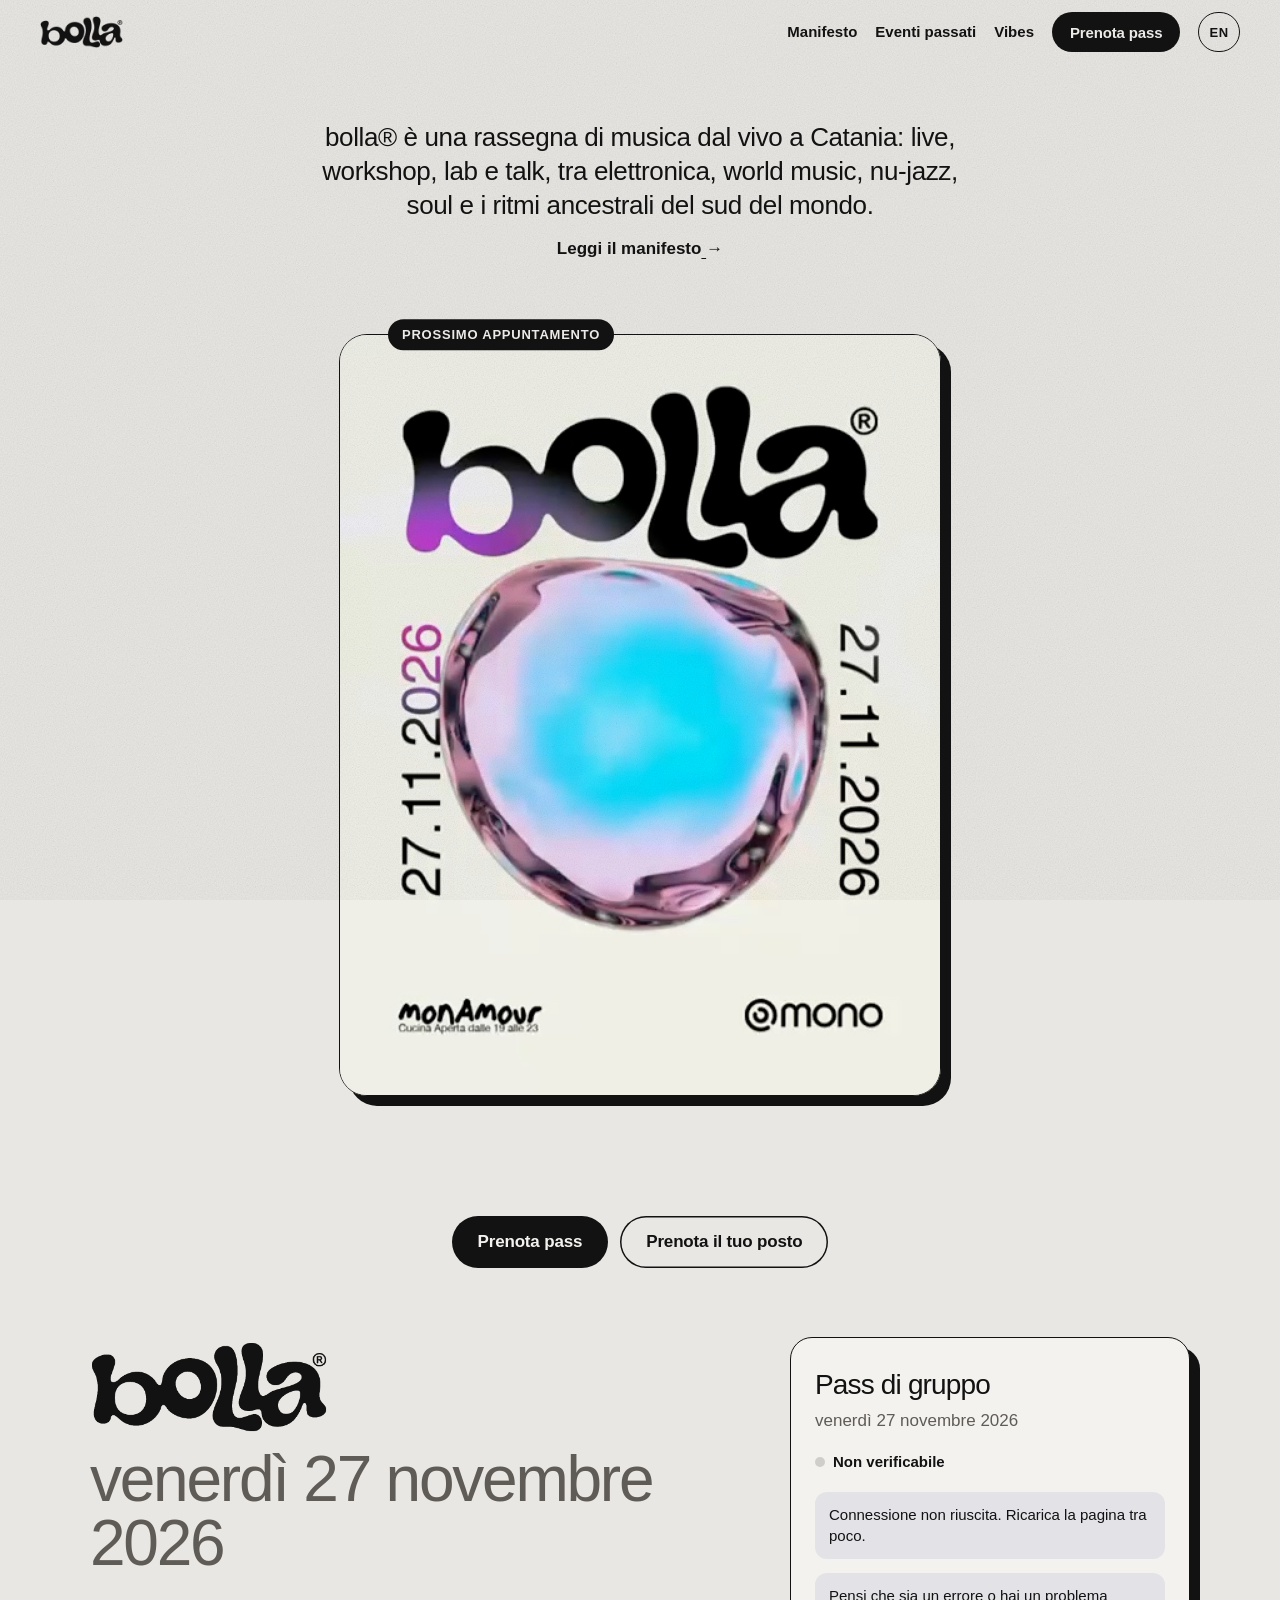
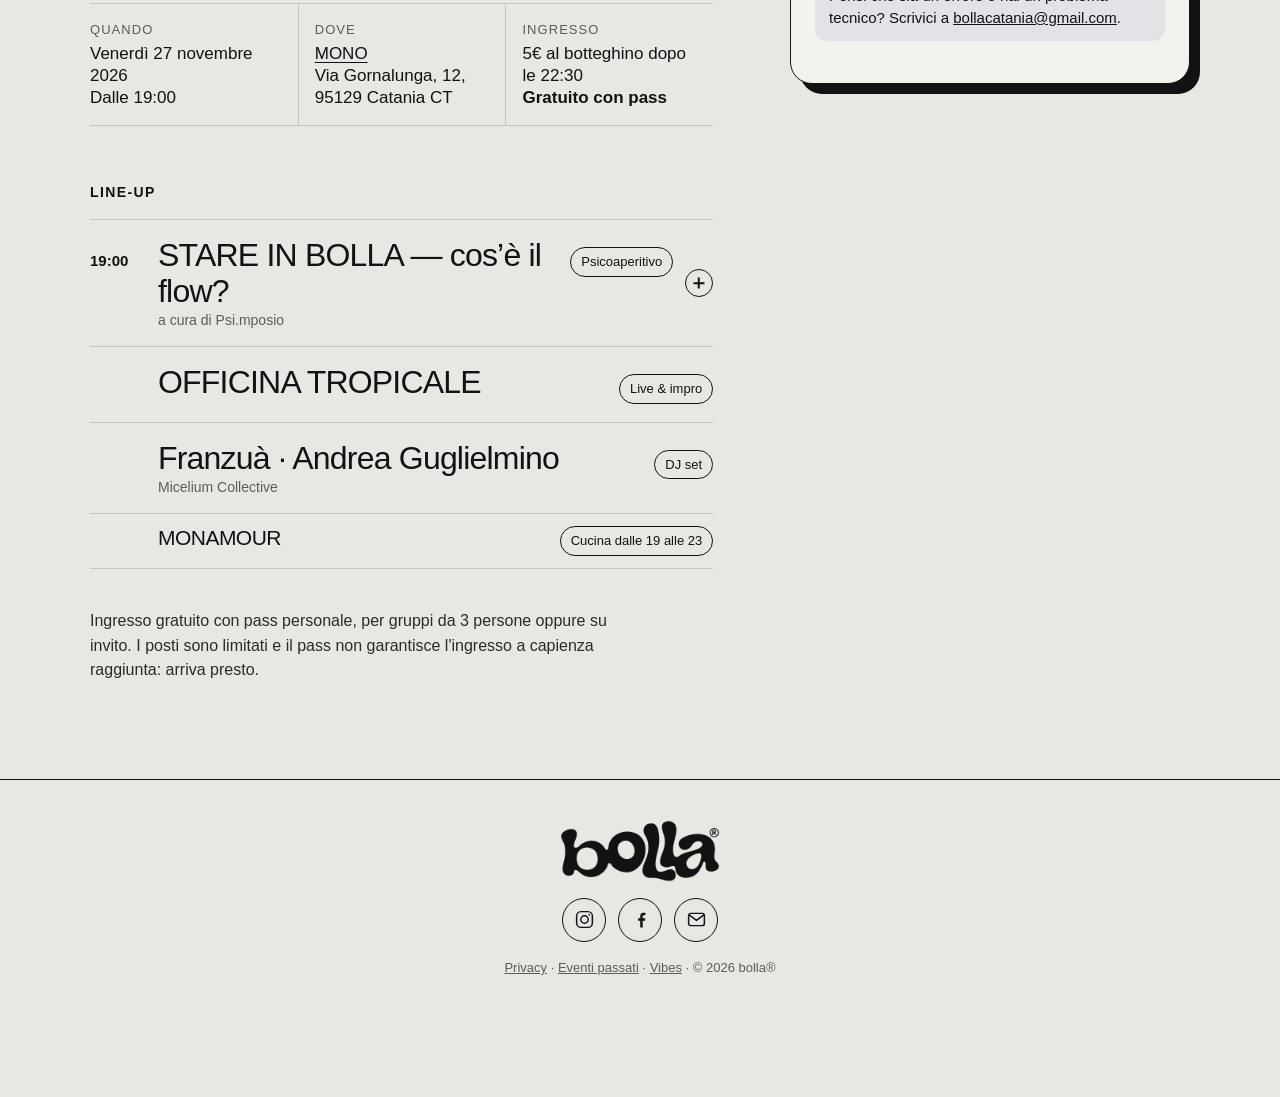
==== index.html @ 5a2508c5 "Psi.mposio 27.11: locandina nella pagina di prenotazione (prenota.html?e=psimposio-2026-11-27) Locan" ====
<!doctype html>
<html lang="it">
<head>
  <meta charset="utf-8">
  <meta name="viewport" content="width=device-width, initial-scale=1, viewport-fit=cover">
  <title>bolla® — Pass gratuiti</title>
  <meta name="description" content="bolla®, rassegna di musica live. Prenota il tuo pass gratuito per la prossima serata.">
  <meta name="theme-color" content="#e9e7e3">
  <meta property="og:type" content="website">
  <meta property="og:title" content="bolla® — Pass gratuiti">
  <meta property="og:description" content="Rassegna di musica live. Prenota il tuo pass gratuito.">
  <meta property="og:image" content="https://bbbbolla.it/assets/banner-sfera.jpg">
  <meta property="og:image:width" content="851">
  <meta property="og:image:height" content="315">
  <meta name="twitter:card" content="summary_large_image">
  <meta property="og:url" content="https://bbbbolla.it/">
  <link rel="icon" href="favicon.ico" sizes="any">
  <link rel="icon" href="assets/favicon-64.png" type="image/png" sizes="64x64">
  <link rel="apple-touch-icon" href="assets/apple-touch-icon.png">
  <link rel="stylesheet" href="css/style.css?v=202611201300">
</head>
<body>
  <header class="topbar">
    <a href="./" class="topbar__logo" aria-label="bolla® home"><img src="assets/bolla-logo.png" alt="bolla®" width="808" height="312"></a>
    <nav class="topbar__nav">
      <a href="manifesto.html" class="topbar__link" data-i18n>Manifesto</a>
      <a href="archivio.html" class="topbar__link" data-i18n>Eventi passati</a>
      <a href="vibes.html" class="topbar__link">Vibes</a>
      <a href="#prenota" class="btn btn--small" data-i18n>Prenota pass</a>
      <button type="button" class="lingua" data-lingua>EN</button>
    </nav>
  </header>

  <!-- presentazione breve della rassegna, con link al manifesto -->
  <section class="presentazione">
    <p class="presentazione__testo" data-bind="presentazione">bolla® è una rassegna di musica dal vivo a Catania.</p>
    <a class="presentazione__link" href="manifesto.html"><span data-i18n>Leggi il manifesto</span> <span aria-hidden="true">→</span></a>
  </section>

  <!-- HERO: sfera con logo, date in verticale, line-up -->
  <section class="hero" aria-label="Locandina della prossima serata">
    <div class="locandina">
    <p class="locandina__etichetta" data-i18n>Prossimo appuntamento</p>
    <img class="locandina__img" alt="" width="1080" height="1350" fetchpriority="high" data-bind="locandinaHero" hidden>
    <div class="hero__stage">
      <span class="hero__date hero__date--left" data-bind="dataBreve"></span>
      <div class="hero__sfera">
        <img src="assets/sfera-logo.webp" alt="bolla®" width="900" height="900" fetchpriority="high" data-bind="sfera">
      </div>
      <span class="hero__date hero__date--right" aria-hidden="true" data-bind="dataBreve"></span>
    </div>
    <div class="programma" data-bind="lineupHero">
      <ol class="programma__lista"></ol>
      <div class="programma__fb">
        <p class="programma__fb-titolo">Food &amp; beverage</p>
        <ul></ul>
      </div>
    </div>
    </div>
  </section>

  <main class="layout" id="contenuto">
    <div class="layout__cta" data-bind="prenotazioni">
      <a href="#prenota" class="btn" data-i18n>Prenota pass</a>
    </div>
    <article class="details">
      <h1 class="details__title"><img class="details__logo" src="assets/bolla-logo.png" alt="bolla®" width="808" height="312"> <span class="details__date" data-bind="dataLunga"></span></h1>

      <dl class="facts">
        <div><dt data-i18n>Quando</dt><dd data-bind="quando"></dd></div>
        <div><dt data-i18n>Dove</dt><dd data-bind="dove"></dd></div>
        <div><dt data-i18n>Ingresso</dt><dd data-bind="ingresso">Gratuito con pass</dd></div>
      </dl>

      <h2 class="section-title">Line-up</h2>
      <ol class="lineup" data-bind="lineup"></ol>

      <p class="info" data-bind="info"></p>

      <section class="altre" data-bind="altreSerate" hidden>
        <h2 class="section-title" data-i18n>Prossime serate</h2>
        <ul class="altre__list"></ul>
      </section>
    </article>

    <aside class="booking" id="prenota" aria-labelledby="booking-title">
      <div class="card">
        <div class="card__head">
          <h2 id="booking-title" class="card__title" data-i18n>Pass gratuito</h2>
          <span class="badge" data-bind="demo" hidden>Demo</span>
        </div>
        <p class="card__date" data-bind="dataLunga"></p>

        <p class="status" aria-live="polite"><span class="status__dot"></span><span class="status__label" data-i18n>Controllo disponibilità…</span></p>

        <p class="card__lead"></p>
        <div class="group" hidden></div>

        <form class="form" id="form" novalidate hidden>
          <div class="field-row">
            <label class="field">
              <span data-i18n>Nome</span>
              <input name="nome" autocomplete="given-name" required maxlength="60">
            </label>
            <label class="field">
              <span data-i18n>Cognome</span>
              <input name="cognome" autocomplete="family-name" required maxlength="60">
            </label>
          </div>
          <label class="field">
            <span data-i18n>Email</span>
            <input name="email" type="email" autocomplete="email" inputmode="email" required maxlength="120">
          </label>

          <label class="hp" aria-hidden="true">Sito web <input name="website" tabindex="-1" autocomplete="off"></label>

          <label class="check" data-bind="maggiorenne" hidden>
            <input type="checkbox" name="maggiorenne">
            <span data-i18n>Dichiaro di essere maggiorenne.</span>
          </label>
          <p class="form__error" role="alert" hidden></p>
          <button class="btn btn--block" type="submit">Continua</button>
          <p class="form__legal" data-i18n-html="legale">Cliccando sul bottone accetti l'<a href="privacy.html" target="_blank" rel="noopener">informativa privacy</a> e ti iscrivi alla newsletter di bolla®, necessaria per il pass gratuito. La tua email non sarà ceduta a terzi e puoi disiscriverti quando vuoi.</p>
        </form>

        <div class="result" hidden tabindex="-1"></div>
      </div>
    </aside>
  </main>

  <footer class="footer">
    <img src="assets/bolla-logo.png" alt="bolla®" class="footer__logo" width="808" height="312" loading="lazy">
    <nav class="social" aria-label="Contatti e social">
      <a href="https://www.instagram.com/bbbbolla/" target="_blank" rel="noopener" aria-label="Instagram">
        <svg viewBox="0 0 24 24" aria-hidden="true"><rect x="3" y="3" width="18" height="18" rx="5"/><circle cx="12" cy="12" r="4.2"/><circle cx="17.4" cy="6.6" r="1" class="pieno"/></svg>
      </a>
      <a href="https://www.facebook.com/people/BOLLA/61595612496320/" target="_blank" rel="noopener" aria-label="Facebook">
        <svg viewBox="0 0 24 24" aria-hidden="true"><path class="pieno" d="M14.5 21v-7.5h2.6l.4-3h-3V8.6c0-.9.3-1.5 1.6-1.5h1.5V4.4c-.3 0-1.2-.1-2.2-.1-2.2 0-3.7 1.3-3.7 3.8v2.4H9.2v3h2.5V21z"/></svg>
      </a>
      <a href="mailto:bollacatania@gmail.com" aria-label="Email: bollacatania@gmail.com">
        <svg viewBox="0 0 24 24" aria-hidden="true"><rect x="3" y="5" width="18" height="14" rx="2.5"/><path d="M4 7l8 6 8-6"/></svg>
      </a>
    </nav>
    <p class="footer__small"><a href="privacy.html" data-i18n>Privacy</a> · <a href="archivio.html" data-i18n>Eventi passati</a> · <a href="vibes.html">Vibes</a> · © <span data-bind="anno"></span> bolla®</p>
  </footer>

  <a href="#prenota" class="mobile-cta btn" data-i18n>Prenota pass gratuito</a>

  <script src="js/vendor/qrcode.js?v=202611201300"></script>
  <script src="js/i18n.js?v=202611201300"></script>
  <script src="js/config.js?v=202611201300"></script>
  <script src="js/demo.js?v=202611201300"></script>
  <script src="js/main.js?v=202611201300"></script>
</body>
</html>
---- css/style.css ----
/* ============================================================
   bolla® — stili
   Palette presa dalle grafiche: carta grigio caldo, inchiostro nero,
   sfera rosa / rosso / arancio / blu notte.
   ============================================================ */

:root {
  --paper: #e9e7e3;
  --paper-2: #f3f2ef;
  --ink: #121212;
  --muted: #5f5b56;
  --line: rgba(18, 18, 18, .16);
  --pink: #f0307f;
  --magenta: #e5249a;
  --red: #ff3b1c;
  --orange: #f8893c;
  --navy: #2b2f8e;
  --ok: #1f7a4d;
  --err: #c4231b;

  --font: "Helvetica Neue", Helvetica, "Inter", Arial, system-ui, sans-serif;
  --radius: 22px;
  --wrap: 1180px;
  --gutter: clamp(16px, 4vw, 40px);

  --noise: url("data:image/svg+xml,%3Csvg xmlns='http://www.w3.org/2000/svg' width='220' height='220'%3E%3Cfilter id='n'%3E%3CfeTurbulence type='fractalNoise' baseFrequency='.9' numOctaves='3' stitchTiles='stitch'/%3E%3CfeColorMatrix type='saturate' values='0'/%3E%3C/filter%3E%3Crect width='100%25' height='100%25' filter='url(%23n)'/%3E%3C/svg%3E");
}

*, *::before, *::after { box-sizing: border-box; }
[hidden] { display: none !important; }
html { scroll-behavior: smooth; -webkit-text-size-adjust: 100%; }
body {
  margin: 0;
  background: var(--paper);
  color: var(--ink);
  font-family: var(--font);
  font-size: 17px;
  line-height: 1.5;
  -webkit-font-smoothing: antialiased;
  overflow-x: hidden;
}
/* grana della carta, come nelle grafiche */
body::after {
  content: "";
  position: fixed;
  inset: 0;
  pointer-events: none;
  background-image: var(--noise);
  opacity: .22;
  mix-blend-mode: multiply;
  z-index: 100;
}
img { max-width: 100%; display: block; }
a { color: inherit; }
.sr-only { position: absolute; width: 1px; height: 1px; overflow: hidden; clip: rect(0 0 0 0); }

/* ---------- top bar ---------- */
.topbar {
  position: sticky;
  top: 0;
  z-index: 20;
  display: flex;
  align-items: center;
  justify-content: space-between;
  padding: 12px var(--gutter);
  background: color-mix(in srgb, var(--paper) 86%, transparent);
  backdrop-filter: blur(10px);
  -webkit-backdrop-filter: blur(10px);
  border-bottom: 1px solid transparent;
  transition: border-color .2s;
}
.topbar.is-scrolled { border-bottom-color: var(--line); }
.topbar__logo img { height: 32px; width: auto; }
.topbar__nav { display: flex; align-items: center; gap: 18px; }
.topbar__logo { flex-shrink: 0; margin-right: 10px; }
.topbar__link { font-size: 15px; font-weight: 600; text-decoration: none; white-space: nowrap; }
.topbar__link:hover, .topbar__link[aria-current="page"] { text-decoration: underline; text-underline-offset: 4px; }
/* tastino lingua IT / EN */
.lingua {
  min-width: 40px; height: 40px; padding: 0 10px;
  border: 1.5px solid var(--ink); border-radius: 999px; background: transparent;
  font: 700 13px/1 var(--font); letter-spacing: .06em; color: var(--ink); cursor: pointer;
}
.lingua:hover { background: var(--ink); color: var(--paper-2); }
.lingua:focus-visible { outline: 3px solid var(--navy); outline-offset: 2px; }

/* ---------- presentazione in cima, prima della sfera ---------- */
.presentazione {
  max-width: 760px;
  margin: 0 auto;
  padding: clamp(28px, 5vw, 56px) var(--gutter) 0;
  text-align: center;
}
.presentazione__testo { margin: 0 0 14px; font-size: clamp(19px, 2.4vw, 26px); line-height: 1.3; letter-spacing: -.015em; }
.presentazione__link { font-weight: 600; text-underline-offset: 4px; }
.presentazione__link span { display: inline-block; transition: transform .2s; }
.presentazione__link:hover span { transform: translateX(4px); }

/* ---------- bottoni ---------- */
.btn {
  --bg: var(--ink);
  display: inline-flex;
  align-items: center;
  justify-content: center;
  gap: 8px;
  min-height: 52px;
  padding: 0 26px;
  border: 0;
  border-radius: 999px;
  background: var(--bg);
  color: var(--paper-2);
  font: 600 17px/1 var(--font);
  letter-spacing: -.01em;
  text-decoration: none;
  cursor: pointer;
  position: relative;
  overflow: hidden;
  isolation: isolate;
  transition: transform .15s ease, opacity .2s;
}
/* sfumato al passaggio del mouse: stesso contorno del bottone, senza sfocatura
   (Safari con blur + animazioni non ritaglia gli angoli e lo mostrava rettangolare) */
.btn::before {
  content: "";
  position: absolute;
  inset: 0;
  border-radius: inherit;
  z-index: -1;
  background:
    radial-gradient(ellipse 60% 120% at 15% 20%, var(--orange), transparent 70%),
    radial-gradient(ellipse 60% 120% at 85% 80%, var(--red), transparent 70%),
    linear-gradient(90deg, var(--magenta), var(--pink));
  opacity: 0;
  transition: opacity .35s;
}
.btn:hover::before, .btn:focus-visible::before { opacity: 1; }
.btn:active { transform: scale(.98); }
.btn:focus-visible { outline: 3px solid var(--navy); outline-offset: 3px; }
.btn[disabled] { opacity: .45; cursor: not-allowed; }
.btn[disabled]::before { display: none; }
.btn--small { min-height: 40px; padding: 0 18px; font-size: 15px; }
.btn--block { width: 100%; }
.btn--ghost { background: transparent; color: var(--ink); box-shadow: inset 0 0 0 1.5px var(--ink); }
.btn--ghost:hover { color: var(--paper-2); }

/* ---------- locandina della serata: riquadro in evidenza, è un evento singolo della rassegna ---------- */
.locandina {
  position: relative;
  padding: clamp(36px, 5vw, 64px) clamp(16px, 4vw, 48px) clamp(28px, 4vw, 48px);
  border: 1.5px solid var(--ink);
  border-radius: 28px;
  background: var(--paper-2);
  box-shadow: 10px 10px 0 var(--ink);
}
.locandina__etichetta {
  position: absolute;
  top: 0;
  left: clamp(16px, 4vw, 48px);
  transform: translateY(-50%);
  margin: 0;
  padding: 6px 14px;
  border-radius: 999px;
  background: var(--ink);
  color: var(--paper-2);
  font-size: 13px;
  font-weight: 600;
  letter-spacing: .06em;
  text-transform: uppercase;
  white-space: nowrap;
}

/* locandinaHero: al posto di sfera e programma c'è l'immagine della locandina, intera nello schermo;
   il riquadro si stringe sull'immagine: niente bordo di carta diversa attorno alla locandina */
.locandina--immagine { width: fit-content; max-width: 100%; margin: 0 auto; padding: 0; background: none; }
.locandina__img { display: block; width: auto; max-width: 100%; height: auto; max-height: 86svh; margin: 0 auto; border-radius: 26.5px; }
/* locandina animata: il video è piccolo (480x608, da WhatsApp), quindi non oltre 760px di altezza per non sgranarlo su desktop */
.locandina__img--video { width: min(calc(100vw - 40px), calc(min(86svh, 760px) * 480 / 608)); height: auto; aspect-ratio: 480 / 608; object-fit: cover; background: #efeee6; }
.hero__stage[hidden], .programma[hidden] { display: none; }

/* ---------- hero: sfera con logo ---------- */
.hero {
  max-width: var(--wrap);
  margin: 0 auto;
  padding: clamp(28px, 6vw, 72px) var(--gutter) clamp(32px, 6vw, 64px);
}
.hero__stage {
  display: grid;
  /* la sfera sta tutta nello schermo anche su desktop basso */
  grid-template-columns: auto minmax(0, min(600px, 64svh)) auto;
  justify-content: center;
  align-items: center;
  gap: clamp(8px, 3vw, 40px);
}
.hero__sfera { aspect-ratio: 1; }
.hero__sfera > img {
  width: 100%;
  height: auto;
  filter: drop-shadow(18px 28px 40px rgba(240, 48, 127, .35));
  animation: galleggia 7s ease-in-out infinite;
}
@keyframes galleggia {
  0%, 100% { transform: translateY(0) rotate(0deg); }
  50%      { transform: translateY(-12px) rotate(-1.5deg); }
}

/* sfera a bolle (config: sfera.bolle): ogni bolla è un livello con il suo movimento, il logo segue la sua bolla.
   Le misure sono in % del quadrato; gli spostamenti in cqw, così restano proporzionati su telefono e desktop. */
.sfera-bolle { position: relative; width: 100%; aspect-ratio: 1; container-type: inline-size; }
.sfera-bolle__bolla, .sfera-bolle__logo { position: absolute; will-change: transform; animation: 9s ease-in-out infinite; }
.sfera-bolle__bolla img { display: block; width: 100%; height: 100%; }
.sfera-bolle__logo { width: 37.8%; transform-origin: 0 0; }   /* left/top = centro della bolla: ruota attorno a quello */
.sfera-bolle__logo img { display: block; width: 100%; height: auto; transform: translate(-50%, -50%); filter: brightness(0) invert(1); }
.sfera-bolle__bolla--deriva   { animation-name: bolla-deriva;   animation-duration: 9s; }
.sfera-bolle__bolla--ondeggia { animation-name: bolla-ondeggia; animation-duration: 7s; }
.sfera-bolle__bolla--orbita   { animation-name: bolla-orbita;   animation-duration: 11s; }
.sfera-bolle__bolla--rimbalza { animation-name: bolla-rimbalza; animation-duration: 5.5s; }
@keyframes bolla-deriva {
  0%, 100% { transform: translate(0, 0) scale(1); }
  50%      { transform: translate(-1.1cqw, 1.2cqw) scale(1.025); }
}
@keyframes bolla-ondeggia {
  0%, 100% { transform: translate(0, 0) rotate(0deg); }
  50%      { transform: translate(.4cqw, -1.4cqw) rotate(-2deg); }
}
@keyframes bolla-orbita {
  0%, 100% { transform: translate(0, 0); }
  25%      { transform: translate(-1.2cqw, .5cqw); }
  50%      { transform: translate(-.4cqw, 1.5cqw); }
  75%      { transform: translate(.8cqw, .7cqw); }
}
@keyframes bolla-rimbalza {
  0%, 100% { transform: translate(0, 0) scale(1); }
  40%      { transform: translate(1.4cqw, -1.8cqw) scale(1.04); }
  70%      { transform: translate(.5cqw, -.6cqw) scale(.98); }
}

.hero__date {
  writing-mode: vertical-rl;
  transform: rotate(180deg);
  font-size: clamp(30px, 7vw, 80px);
  font-weight: 400;
  letter-spacing: .01em;
  line-height: .8;
  white-space: nowrap;
  font-variant-numeric: tabular-nums;
}
.hero__date--right { transform: rotate(180deg) scaleX(-1); }

/* programma della serata: orari in colonna a sinistra, food & beverage a destra */
.programma {
  display: grid;
  grid-template-columns: minmax(0, 1fr) auto;
  align-items: end;
  gap: clamp(24px, 5vw, 64px);
  max-width: 940px;
  margin: clamp(24px, 4vw, 40px) auto 0;
}
.programma__lista {
  list-style: none; margin: 0; padding: 0;
  display: grid; gap: .4em;
  font-size: clamp(22px, 3vw, 36px); line-height: 1.05; letter-spacing: -.02em;
}
.programma__lista li { min-width: 0; }
/* main act: lo stesso posto nel programma, molto più grande */
.programma__lista li.is-main { font-size: 1.9em; line-height: .95; letter-spacing: -.035em; margin: .08em 0; }
.programma__nome { min-width: 0; }
.programma__fb { font-size: clamp(17px, 1.9vw, 22px); line-height: 1.15; letter-spacing: -.01em; }
.programma__fb-titolo { margin: 0 0 8px; font-size: 12px; font-weight: 600; letter-spacing: .1em; text-transform: uppercase; color: var(--muted); }
.programma__fb ul { list-style: none; margin: 0; padding: 0; display: grid; gap: .45em; }
.artista { color: inherit; text-decoration: none; background-image: linear-gradient(currentColor, currentColor); background-size: 0 1.5px; background-position: 0 100%; background-repeat: no-repeat; transition: background-size .25s; }
.artista:hover, .artista:focus-visible { background-size: 100% 1.5px; }
.tag {
  font-size: .32em;
  letter-spacing: 0;
  vertical-align: super;
  margin-left: .25em;
  white-space: nowrap;
}
.programma__fb .tag { font-size: .6em; }
.programma .note { display: block; font-size: .32em; letter-spacing: 0; margin-top: .3em; }

/* ---------- layout dettagli + prenotazione ---------- */
.layout {
  max-width: var(--wrap);
  margin: 0 auto;
  padding: clamp(24px, 5vw, 56px) var(--gutter) 96px;
  display: grid;
  grid-template-columns: minmax(0, 1fr) 400px;
  gap: clamp(32px, 6vw, 80px);
  align-items: start;
}

/* serata senza pass: niente scheda a destra, i dettagli al centro */
.layout--senza-pass { grid-template-columns: minmax(0, 760px); justify-content: center; }
.layout__cta { grid-column: 1 / -1; display: flex; flex-wrap: wrap; justify-content: center; gap: 12px; margin-bottom: clamp(-8px, -2vw, -24px); }

.eyebrow {
  margin: 0 0 8px;
  font-size: 14px;
  text-transform: uppercase;
  letter-spacing: .08em;
  color: var(--muted);
}
.details__title {
  margin: 0 0 28px;
  font-size: clamp(36px, 5.4vw, 64px);
  line-height: 1;
  letter-spacing: -.035em;
  font-weight: 500;
}
.details__logo { display: block; height: clamp(56px, 8vw, 92px); width: auto; margin: 4px 0 14px; }
.details__date { display: block; color: var(--muted); font-weight: 400; }

.facts {
  display: grid;
  grid-template-columns: repeat(3, minmax(0, 1fr));
  gap: 0;
  margin: 0 0 36px;
  border-top: 1px solid var(--line);
  border-bottom: 1px solid var(--line);
}
.facts > div { padding: 16px 16px 16px 0; }
.facts > div + div { padding-left: 16px; border-left: 1px solid var(--line); }
.facts dt { font-size: 13px; text-transform: uppercase; letter-spacing: .08em; color: var(--muted); }
.facts dd { margin: 4px 0 0; font-size: 17px; line-height: 1.3; }
.facts a { text-underline-offset: 3px; }
.pending { color: var(--muted); font-style: italic; }
/* serata senza locandina: riga sotto la sfera */
.locandina__arrivo { margin: 4px 0 0; text-align: center; font-size: 15px; }

.prose p { margin: 0 0 1em; font-size: clamp(18px, 1.6vw, 21px); line-height: 1.5; max-width: 60ch; }
/* menù della cena: piatto in grassetto, descrizione sotto */
.menu__titolo { margin: 1.4em 0 .5em; font-size: 13px; font-weight: 600; letter-spacing: .1em; text-transform: uppercase; color: var(--muted); }
.menu { list-style: none; margin: 0 0 1.4em; padding: 0; max-width: 60ch; border-top: 1px solid var(--line); }
.menu li { padding: .6em 0; border-bottom: 1px solid var(--line); font-size: clamp(18px, 1.6vw, 21px); line-height: 1.3; }
.menu li span { display: block; font-size: .8em; color: var(--muted); }

.section-title {
  margin: 56px 0 16px;
  font-size: 14px;
  font-weight: 600;
  text-transform: uppercase;
  letter-spacing: .1em;
}

.lineup { list-style: none; margin: 0; padding: 0; counter-reset: act; }
.lineup li {
  counter-increment: act;
  display: grid;
  grid-template-columns: 56px 1fr auto;
  align-items: baseline;
  gap: 12px;
  padding: 18px 0;
  border-top: 1px solid var(--line);
}
.lineup li:last-child { border-bottom: 1px solid var(--line); }
.lineup li::before { content: attr(data-ora); font-size: 15px; font-weight: 600; color: var(--ink); font-variant-numeric: tabular-nums; }
.lineup__name { font-size: clamp(22px, 2.6vw, 32px); letter-spacing: -.025em; line-height: 1.1; }
.lineup .is-minore { padding: 12px 0; }
.lineup .is-minore .lineup__name { font-size: clamp(17px, 1.8vw, 21px); }

/* voce espandibile: la riga diventa un summary con il numero, il nome, l'etichetta e il +/− */
.lineup li.ha-dettagli { display: block; padding: 0; }
.lineup li.ha-dettagli::before { content: none; }
.lineup summary {
  display: grid;
  grid-template-columns: 56px 1fr auto 28px;
  align-items: baseline;
  gap: 12px;
  padding: 18px 0;
  list-style: none;
  cursor: pointer;
}
.lineup summary::-webkit-details-marker { display: none; }
.lineup summary::before { content: attr(data-ora); font-size: 15px; font-weight: 600; color: var(--ink); font-variant-numeric: tabular-nums; }
.lineup summary:focus-visible { outline: 3px solid var(--navy); outline-offset: 2px; border-radius: 8px; }
.lineup__toggle { justify-self: end; align-self: center; width: 28px; height: 28px; border-radius: 50%; border: 1px solid var(--ink); position: relative; }
.lineup__toggle::before, .lineup__toggle::after { content: ""; position: absolute; left: 50%; top: 50%; width: 11px; height: 1.5px; background: var(--ink); transform: translate(-50%, -50%); transition: transform .2s; }
.lineup__toggle::after { transform: translate(-50%, -50%) rotate(90deg); }
.lineup details[open] .lineup__toggle::after { transform: translate(-50%, -50%) rotate(0deg); }
.lineup summary:hover .lineup__toggle { background: var(--ink); }
.lineup summary:hover .lineup__toggle::before, .lineup summary:hover .lineup__toggle::after { background: var(--paper-2); }
.lineup__more { padding: 0 0 24px 60px; max-width: 64ch; animation: apri .3s ease-out; }
.lineup__more p { margin: 0 0 .8em; font-size: 16px; line-height: 1.55; }
.lineup__more-titolo { font-weight: 600; font-size: 18px !important; }
.lineup__persona { margin-top: 18px; padding-top: 14px; border-top: 1px dashed var(--line); }
.lineup__persona-nome { font-weight: 600; margin-bottom: .3em !important; }
.lineup__persona-nome span { font-weight: 400; color: var(--muted); }
.lineup__prenota { margin-top: 4px; }
@keyframes apri { from { opacity: 0; transform: translateY(-6px); } to { opacity: 1; transform: none; } }
.lineup__note { display: block; font-size: 14px; color: var(--muted); letter-spacing: 0; margin-top: 4px; }
.lineup__tag {
  font-size: 13px;
  padding: 4px 10px;
  border-radius: 999px;
  border: 1px solid var(--ink);
  white-space: nowrap;
}

.info { margin: 40px 0 0; max-width: 60ch; font-size: 16px; line-height: 1.55; color: #2c2a27; }

.altre__list { list-style: none; margin: 0; padding: 0; }
.altre__list a {
  display: flex; justify-content: space-between; gap: 16px;
  padding: 14px 0; border-top: 1px solid var(--line);
  text-decoration: none; font-size: 20px;
}
.altre__list a:hover { color: var(--pink); }

/* ---------- card prenotazione ---------- */
.booking { position: sticky; top: 84px; scroll-margin-top: 84px; }
.card {
  background: var(--paper-2);
  border: 1.5px solid var(--ink);
  border-radius: var(--radius);
  padding: 26px 24px 24px;
  box-shadow: 10px 10px 0 var(--ink);
}
.card__head { display: flex; align-items: center; justify-content: space-between; gap: 12px; }
.card__title { margin: 0; font-size: 28px; letter-spacing: -.03em; font-weight: 500; }
.card__date { margin: 2px 0 18px; color: var(--muted); }
.badge {
  font-size: 12px; font-weight: 600; text-transform: uppercase; letter-spacing: .08em;
  padding: 4px 10px; border-radius: 999px; background: var(--navy); color: #fff;
}

.status { display: flex; align-items: center; gap: 8px; margin: 0 0 18px; font-size: 15px; font-weight: 600; }
.status__dot { width: 10px; height: 10px; border-radius: 50%; background: var(--line); }
.status--ok .status__dot { background: #1f9d55; box-shadow: 0 0 0 4px rgba(31, 157, 85, .15); }
.status--esaurito .status__dot { background: var(--red); box-shadow: 0 0 0 4px rgba(255, 59, 28, .15); }

.form { display: grid; gap: 14px; }
.field-row { display: grid; grid-template-columns: 1fr 1fr; gap: 12px; }
.field-row--uno { grid-template-columns: 1fr; }
.field { display: grid; gap: 6px; margin: 0; border: 0; padding: 0; min-width: 0; }
.field > span, .field > legend { font-size: 14px; font-weight: 500; padding: 0; }
.field input, .field select {
  width: 100%;
  min-height: 48px;
  padding: 0 14px;
  border: 1.5px solid var(--line);
  border-radius: 12px;
  background: #fff;
  font: 400 17px var(--font);
  color: var(--ink);
  transition: border-color .15s, box-shadow .15s;
}
/* menu a tendina (es. orario della cena): freccia disegnata, uguale su tutti i browser */
.field select {
  -webkit-appearance: none;
  appearance: none;
  padding-right: 40px;
  background: #fff url("data:image/svg+xml,%3Csvg xmlns='http://www.w3.org/2000/svg' width='12' height='8' viewBox='0 0 12 8'%3E%3Cpath d='M1 1.5l5 5 5-5' fill='none' stroke='%23121212' stroke-width='1.6'/%3E%3C/svg%3E") no-repeat right 16px center;
}
.field input:focus, .field select:focus { outline: none; border-color: var(--ink); box-shadow: 0 0 0 3px rgba(240, 48, 127, .25); }
.field input[aria-invalid="true"], .field select[aria-invalid="true"] { border-color: var(--err); }

.check { display: grid; grid-template-columns: 22px 1fr; gap: 10px; align-items: start; font-size: 14px; line-height: 1.4; cursor: pointer; }
.check input { width: 20px; height: 20px; margin: 0; accent-color: var(--ink); }
.check a { text-underline-offset: 2px; }

.hp { position: absolute; left: -9999px; width: 1px; height: 1px; overflow: hidden; }

.form__error {
  margin: 0; padding: 10px 14px; border-radius: 12px;
  background: rgba(196, 35, 27, .08); color: var(--err); font-size: 15px;
}
.form__legal { margin: 0; font-size: 12.5px; line-height: 1.45; color: var(--muted); }
.form__legal a { color: inherit; text-underline-offset: 2px; }
.form.is-loading .btn { pointer-events: none; }
.form.is-loading .btn span { opacity: .6; }
.spinner {
  width: 18px; height: 18px; border-radius: 50%;
  border: 2px solid currentColor; border-right-color: transparent;
  animation: spin .7s linear infinite;
}
@keyframes spin { to { transform: rotate(360deg); } }

/* testo introduttivo, avvisi, gruppo */
.card__lead { margin: 0 0 18px; font-size: 15px; line-height: 1.45; }
.card__lead:empty { display: none; }
.notice { margin: 0 0 14px; padding: 12px 14px; border-radius: 12px; background: rgba(43, 47, 142, .08); font-size: 15px; }

.group { margin: 0 0 18px; padding: 14px; border: 1.5px solid var(--line); border-radius: 16px; background: #fff; text-align: left; }
.group__head { display: flex; justify-content: space-between; gap: 12px; font-size: 15px; margin-bottom: 10px; }
.group__slots { list-style: none; margin: 0; padding: 0; display: grid; gap: 8px; }
.group__slots li { display: grid; grid-template-columns: 14px 1fr auto; align-items: center; gap: 10px; font-size: 15px; }
.group__dot { width: 12px; height: 12px; border-radius: 50%; border: 1.5px solid var(--ink); }
.group__slots .is-ok .group__dot { background: linear-gradient(135deg, var(--orange), var(--pink) 55%, var(--red)); border-color: transparent; }
.group__slots .is-wait .group__dot { border-style: dashed; }
.group__slots .is-free { color: var(--muted); }
.group__slots .is-free .group__dot { border-color: var(--line); }
.group__state { font-size: 12px; color: var(--muted); }
.group__note { margin: 10px 0 0; font-size: 13px; color: var(--muted); }

.share { display: grid; gap: 10px; margin: 6px 0 4px; }
.share__link {
  width: 100%; min-height: 44px; padding: 0 12px; border: 1.5px dashed var(--ink); border-radius: 12px;
  background: #fff; font: 400 14px var(--font); color: var(--ink);
}
.share__row { display: flex; flex-wrap: wrap; gap: 8px; }
.share__row .btn { flex: 1 1 auto; }

.steps { margin: 0 0 16px; padding-left: 20px; text-align: left; font-size: 15px; display: grid; gap: 8px; }

/* risultato */
.result { text-align: center; outline: none; animation: pop .5s cubic-bezier(.2, 1.4, .4, 1); }
@keyframes pop { from { transform: scale(.9); opacity: 0; } to { transform: none; opacity: 1; } }
.done__kicker { margin: 0; font-size: 14px; text-transform: uppercase; letter-spacing: .08em; color: var(--muted); }
.done__name { margin: 4px 0 18px; font-size: 26px; letter-spacing: -.02em; }
.ticket {
  display: grid;
  gap: 2px;
  padding: 0 16px 0;
  border: 1.5px solid var(--ink);
  border-radius: 18px;
  background: #fff;
  overflow: hidden;
}
/* striscia sfumata in fondo al biglietto, come nell'email */
.ticket::after {
  content: "";
  height: 8px;
  margin: 18px -16px 0;
  background: linear-gradient(90deg, var(--orange), var(--pink) 50%, var(--red));
}
.ticket__banner { width: calc(100% + 32px); max-width: none; height: auto; margin: 0 -16px 16px; }
.ticket__label { font-size: 12px; text-transform: uppercase; letter-spacing: .12em; color: var(--muted); }
.ticket__code { font-size: 34px; font-weight: 600; letter-spacing: .06em; font-variant-numeric: tabular-nums; }
.ticket__meta { font-size: 14px; }
.ticket__qr {
  justify-self: center;
  width: 196px;
  margin-top: 10px;
}
.ticket__qr:empty { display: none; }
.ticket__qr svg { display: block; width: 100%; height: auto; }
.done__text { margin: 18px 0; font-size: 15px; color: var(--muted); }

/* ---------- footer ---------- */
.footer {
  border-top: 1.5px solid var(--ink);
  padding: 40px var(--gutter) 120px;
  display: grid;
  justify-items: center;
  gap: 16px;
  text-align: center;
}
.footer__logo { width: 160px; height: auto; }
/* icone social nel footer */
.social { display: flex; gap: 12px; justify-content: center; }
.social a {
  width: 44px; height: 44px; display: grid; place-items: center;
  border: 1.5px solid var(--ink); border-radius: 50%; color: var(--ink);
  transition: background .2s, color .2s, transform .2s;
}
.social a:hover, .social a:focus-visible { background: var(--ink); color: var(--paper-2); transform: translateY(-2px); }
.social svg { width: 21px; height: 21px; fill: none; stroke: currentColor; stroke-width: 1.7; stroke-linecap: round; stroke-linejoin: round; }
.social svg .pieno { fill: currentColor; stroke: none; }
.footer__links a { text-underline-offset: 3px; }
.footer__small { margin: 0; font-size: 13px; color: var(--muted); }

/* ---------- CTA mobile ---------- */
.mobile-cta {
  position: fixed;
  left: 16px; right: 16px;
  bottom: calc(16px + env(safe-area-inset-bottom));
  z-index: 30;
  display: none;
  box-shadow: 0 10px 30px rgba(0, 0, 0, .25);
  transition: transform .3s, opacity .3s;
}
.mobile-cta.is-hidden { transform: translateY(140%); opacity: 0; pointer-events: none; }

/* ---------- pagina workshop: titolo e testo a sinistra, modulo a destra (su mobile il modulo sta in mezzo) ---------- */
.ws { grid-template-areas: "testa card" "corpo card"; grid-template-rows: auto 1fr; row-gap: 0; }
.ws__testa { grid-area: testa; }
.ws .booking { grid-area: card; }
.ws__corpo { grid-area: corpo; }
.ws__titolo .details__date { margin-top: 10px; font-size: .5em; letter-spacing: -.02em; line-height: 1.1; }
.ws__logo { display: block; width: clamp(140px, 18vw, 200px); height: auto; margin: 0 0 20px; }
.ws__logo[hidden] { display: none; }
.ws__locandina { width: min(100%, 520px); height: auto; margin-top: 12px; border: 1.5px solid var(--ink); border-radius: var(--radius); box-shadow: 10px 10px 0 var(--ink); }
.ws__locandina--testa { display: block; margin: clamp(20px, 3vw, 32px) 0 clamp(24px, 4vw, 40px); }
.ws .result .btn { margin-top: 4px; }

/* ---------- responsive ---------- */
@media (max-width: 960px) {
  .layout { grid-template-columns: 1fr; }
  .ws { grid-template-areas: "testa" "card" "corpo"; row-gap: clamp(32px, 6vw, 80px); }
  .booking { position: static; }
  .mobile-cta { display: inline-flex; }
  .topbar .btn { display: none; }
}
/* telefoni stretti: logo, Manifesto, Eventi passati, Vibes e lingua sulla stessa riga */
@media (max-width: 420px) {
  .topbar__nav { gap: 10px; }
  .topbar__link { font-size: 14px; }
  .topbar__logo img { height: 26px; }
}
@media (max-width: 360px) {
  .topbar__nav { gap: 8px; }
  .topbar__link { font-size: 13px; }
}
@media (max-width: 340px) {
  .topbar__nav { gap: 6px; }
  .topbar__link { font-size: 12px; }
  .topbar__logo { margin-right: 6px; }
  .topbar__logo img { height: 22px; }
  .lingua { min-width: 36px; height: 36px; padding: 0 8px; }
}
@media (max-width: 600px) {
  body { font-size: 16px; }
  .hero { padding-top: 28px; }
  .locandina { border-radius: 22px; box-shadow: 6px 6px 0 var(--ink); }
  .locandina__img { border-radius: 20.5px; }
  .locandina__etichetta { font-size: 11px; }
  .hero__stage { gap: 2px; }
  .programma { grid-template-columns: 1fr; gap: 20px; }
  .programma__lista { font-size: 26px; }
  .programma__lista li.is-main { font-size: 1.6em; }
  .programma .tag { font-size: 11px; }
  .programma .note { font-size: 12px; }
  .programma__fb { padding-top: 14px; border-top: 1px dashed var(--line); }
  .facts { grid-template-columns: 1fr; }
  .facts > div, .facts > div + div { padding: 12px 0; border-left: 0; }
  .facts > div + div { border-top: 1px solid var(--line); }
  .lineup li, .lineup summary { grid-template-columns: 32px 1fr auto; }
  .lineup__tag { grid-column: 2; justify-self: start; }
  .lineup__toggle { grid-column: 3; grid-row: 1; }
  .lineup__more { padding-left: 44px; }
  .card { padding: 22px 18px 20px; box-shadow: 6px 6px 0 var(--ink); }
  .field-row { grid-template-columns: 1fr; }
}

/* casella email della modalità demo */
.demo-inbox {
  position: fixed; left: 16px; bottom: 16px; z-index: 40;
  width: min(360px, calc(100vw - 32px)); max-height: 60vh; overflow: auto;
  background: var(--navy); color: #fff; border-radius: 16px; padding: 10px 14px;
  font-size: 13px; box-shadow: 0 10px 30px rgba(0, 0, 0, .3);
}
.demo-inbox summary { cursor: pointer; font-weight: 600; font-size: 14px; }
.demo-inbox__hint { margin: 8px 0; opacity: .8; }
.demo-inbox__item { display: grid; gap: 2px; padding: 8px 0; border-top: 1px solid rgba(255, 255, 255, .2); }
.demo-inbox__item span { opacity: .8; }
.demo-inbox a { color: #fff; }
.demo-inbox button { margin-top: 8px; font: inherit; background: none; color: #fff; border: 1px solid #fff; border-radius: 99px; padding: 4px 12px; cursor: pointer; }
@media (max-width: 960px) { .demo-inbox { bottom: calc(84px + env(safe-area-inset-bottom)); } }

/* pulsazione al clic su "Prenota pass" */
@keyframes pulsa-btn {
  0%   { transform: scale(1); box-shadow: 0 0 0 0 rgba(240, 48, 127, .5); }
  35%  { transform: scale(1.05); }
  100% { transform: scale(1); box-shadow: 0 0 0 16px rgba(240, 48, 127, 0); }
}
@keyframes pulsa-card {
  0%   { transform: scale(1); }
  30%  { transform: scale(1.015); }
  100% { transform: scale(1); }
}
@keyframes alone-card {
  0%   { box-shadow: 0 0 0 0 rgba(240, 48, 127, .45); }
  100% { box-shadow: 0 0 0 24px rgba(240, 48, 127, 0); }
}
.btn.pulsa { animation: pulsa-btn .6s ease-out; }
.card.pulsa { animation: pulsa-card .8s ease-out; position: relative; }
.card.pulsa::before {
  content: ""; position: absolute; inset: -1.5px; border-radius: inherit; pointer-events: none;
  animation: alone-card .9s ease-out forwards;
}

@media (prefers-reduced-motion: reduce) {
  html { scroll-behavior: auto; }
  .hero__sfera > img, .result, .spinner, .btn.pulsa, .card.pulsa, .card.pulsa::before, .lineup__more { animation: none; }
}
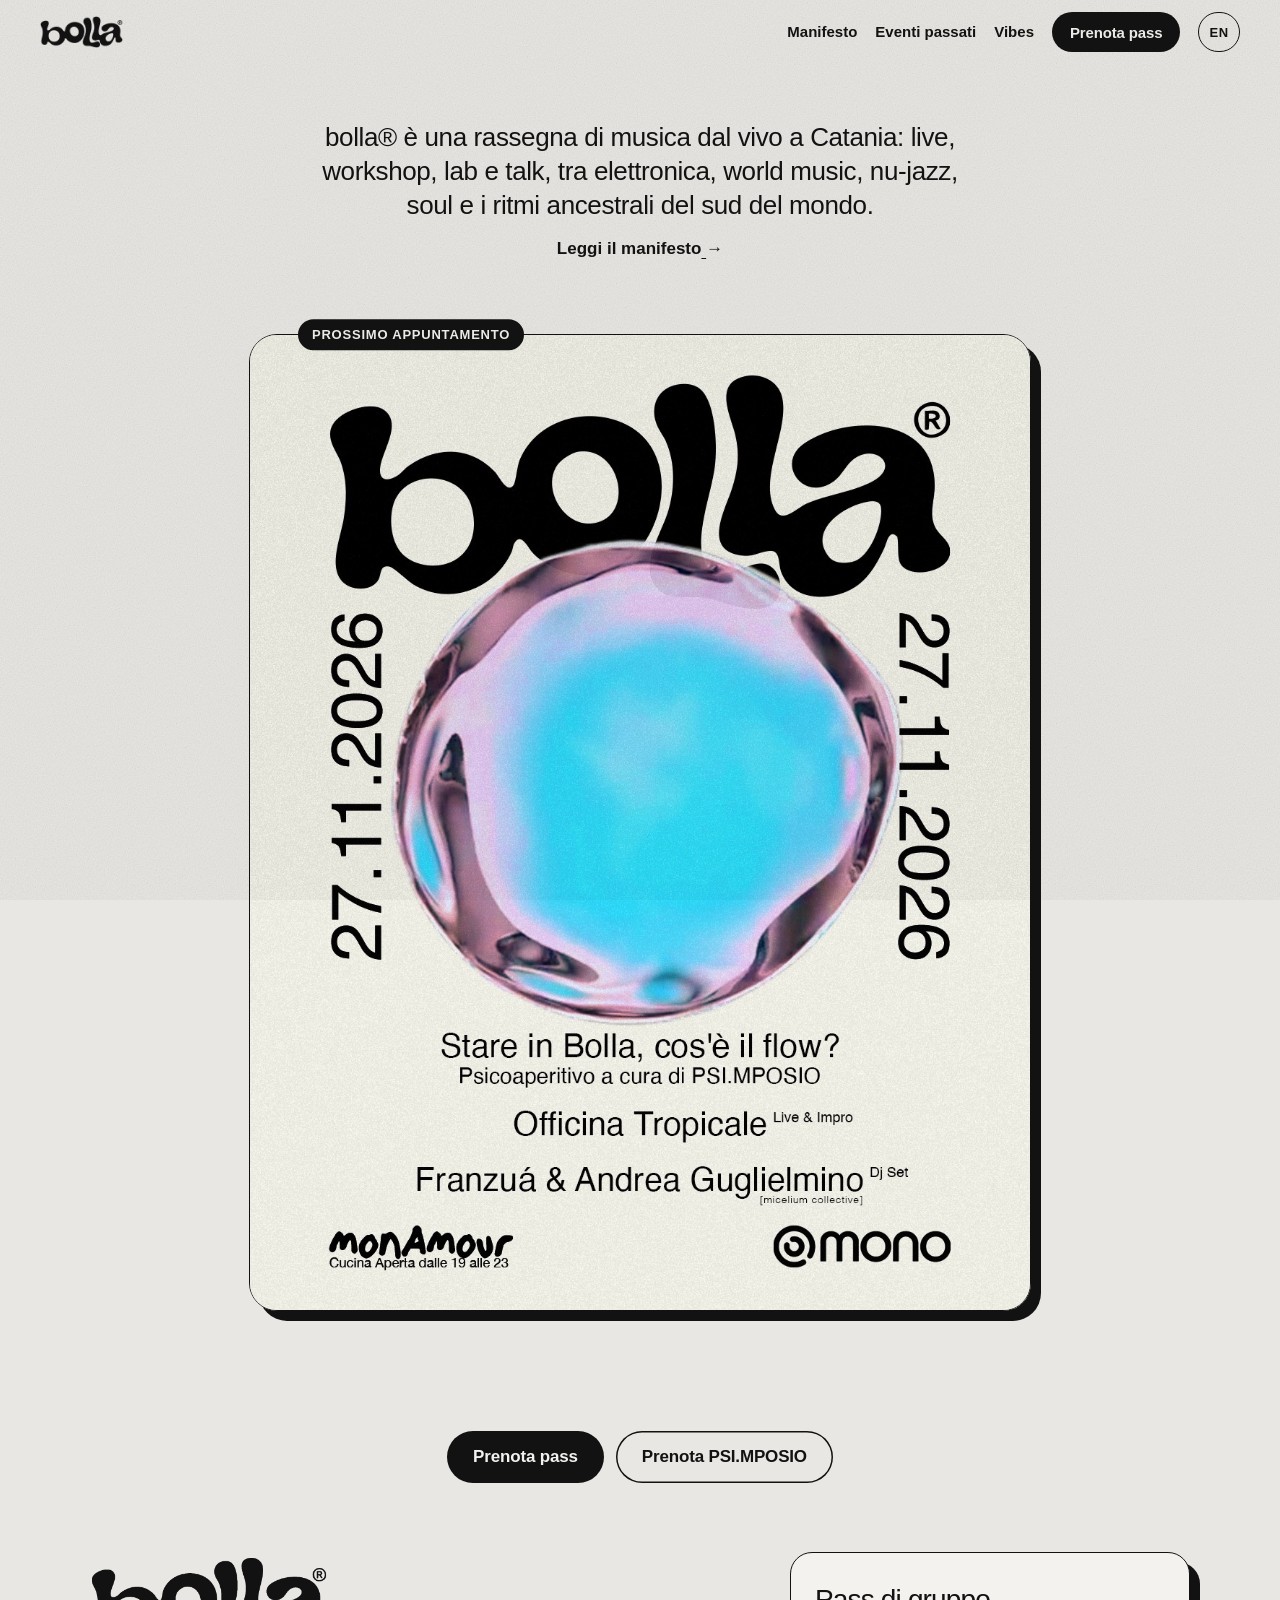
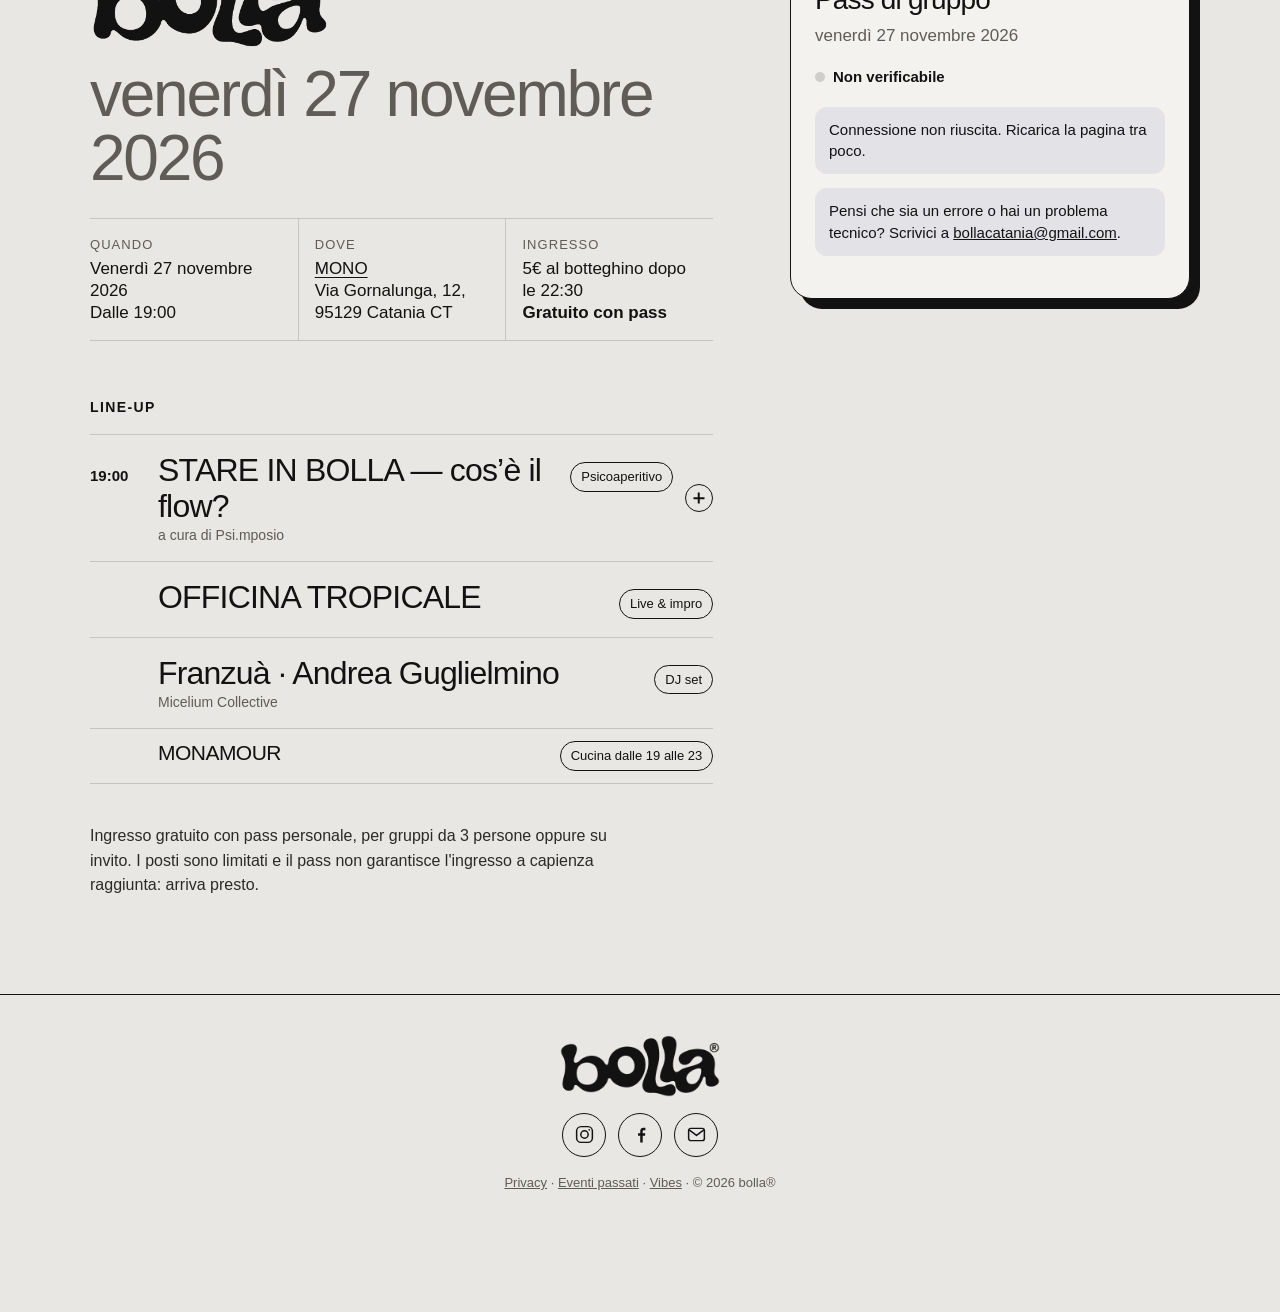
==== commit 4b7fd009: "27.11: locandina statica più grande nella home, Psi.mposio con locandina sopra il testo, contributo " ====
--- a/index.html
+++ b/index.html
@@ -17,7 +17,7 @@
   <link rel="icon" href="favicon.ico" sizes="any">
   <link rel="icon" href="assets/favicon-64.png" type="image/png" sizes="64x64">
   <link rel="apple-touch-icon" href="assets/apple-touch-icon.png">
-  <link rel="stylesheet" href="css/style.css?v=202611201300">
+  <link rel="stylesheet" href="css/style.css?v=202611201500">
 </head>
 <body>
   <header class="topbar">
@@ -146,10 +146,10 @@
 
   <a href="#prenota" class="mobile-cta btn" data-i18n>Prenota pass gratuito</a>
 
-  <script src="js/vendor/qrcode.js?v=202611201300"></script>
-  <script src="js/i18n.js?v=202611201300"></script>
-  <script src="js/config.js?v=202611201300"></script>
-  <script src="js/demo.js?v=202611201300"></script>
-  <script src="js/main.js?v=202611201300"></script>
+  <script src="js/vendor/qrcode.js?v=202611201500"></script>
+  <script src="js/i18n.js?v=202611201500"></script>
+  <script src="js/config.js?v=202611201500"></script>
+  <script src="js/demo.js?v=202611201500"></script>
+  <script src="js/main.js?v=202611201500"></script>
 </body>
 </html>
--- a/css/style.css
+++ b/css/style.css
@@ -173,6 +173,8 @@
    il riquadro si stringe sull'immagine: niente bordo di carta diversa attorno alla locandina */
 .locandina--immagine { width: fit-content; max-width: 100%; margin: 0 auto; padding: 0; background: none; }
 .locandina__img { display: block; width: auto; max-width: 100%; height: auto; max-height: 86svh; margin: 0 auto; border-radius: 26.5px; }
+/* locandinaHero.grande: più larga, anche più alta dello schermo (si scorre) */
+.locandina--grande .locandina__img { width: min(calc(100vw - 40px), 780px); max-height: none; }
 /* locandina animata: il video è piccolo (480x608, da WhatsApp), quindi non oltre 760px di altezza per non sgranarlo su desktop */
 .locandina__img--video { width: min(calc(100vw - 40px), calc(min(86svh, 760px) * 480 / 608)); height: auto; aspect-ratio: 480 / 608; object-fit: cover; background: #efeee6; }
 .hero__stage[hidden], .programma[hidden] { display: none; }
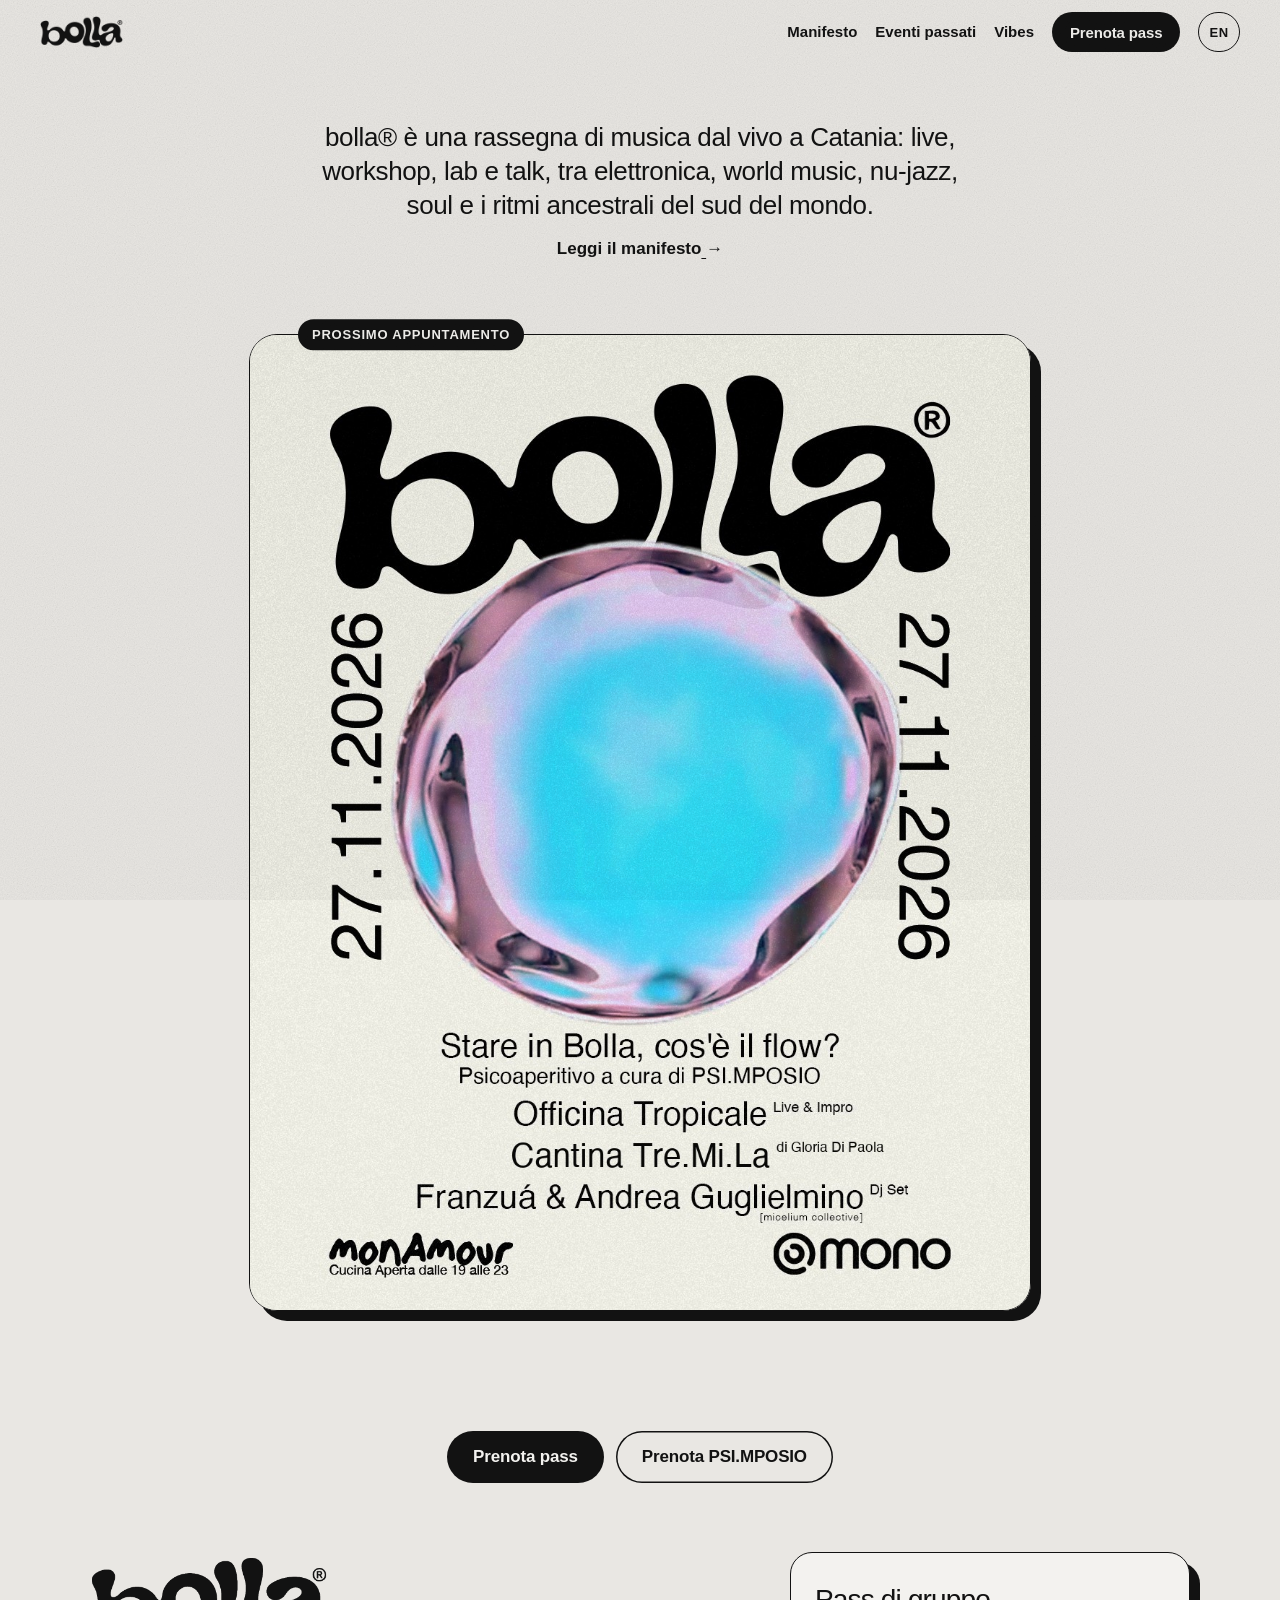
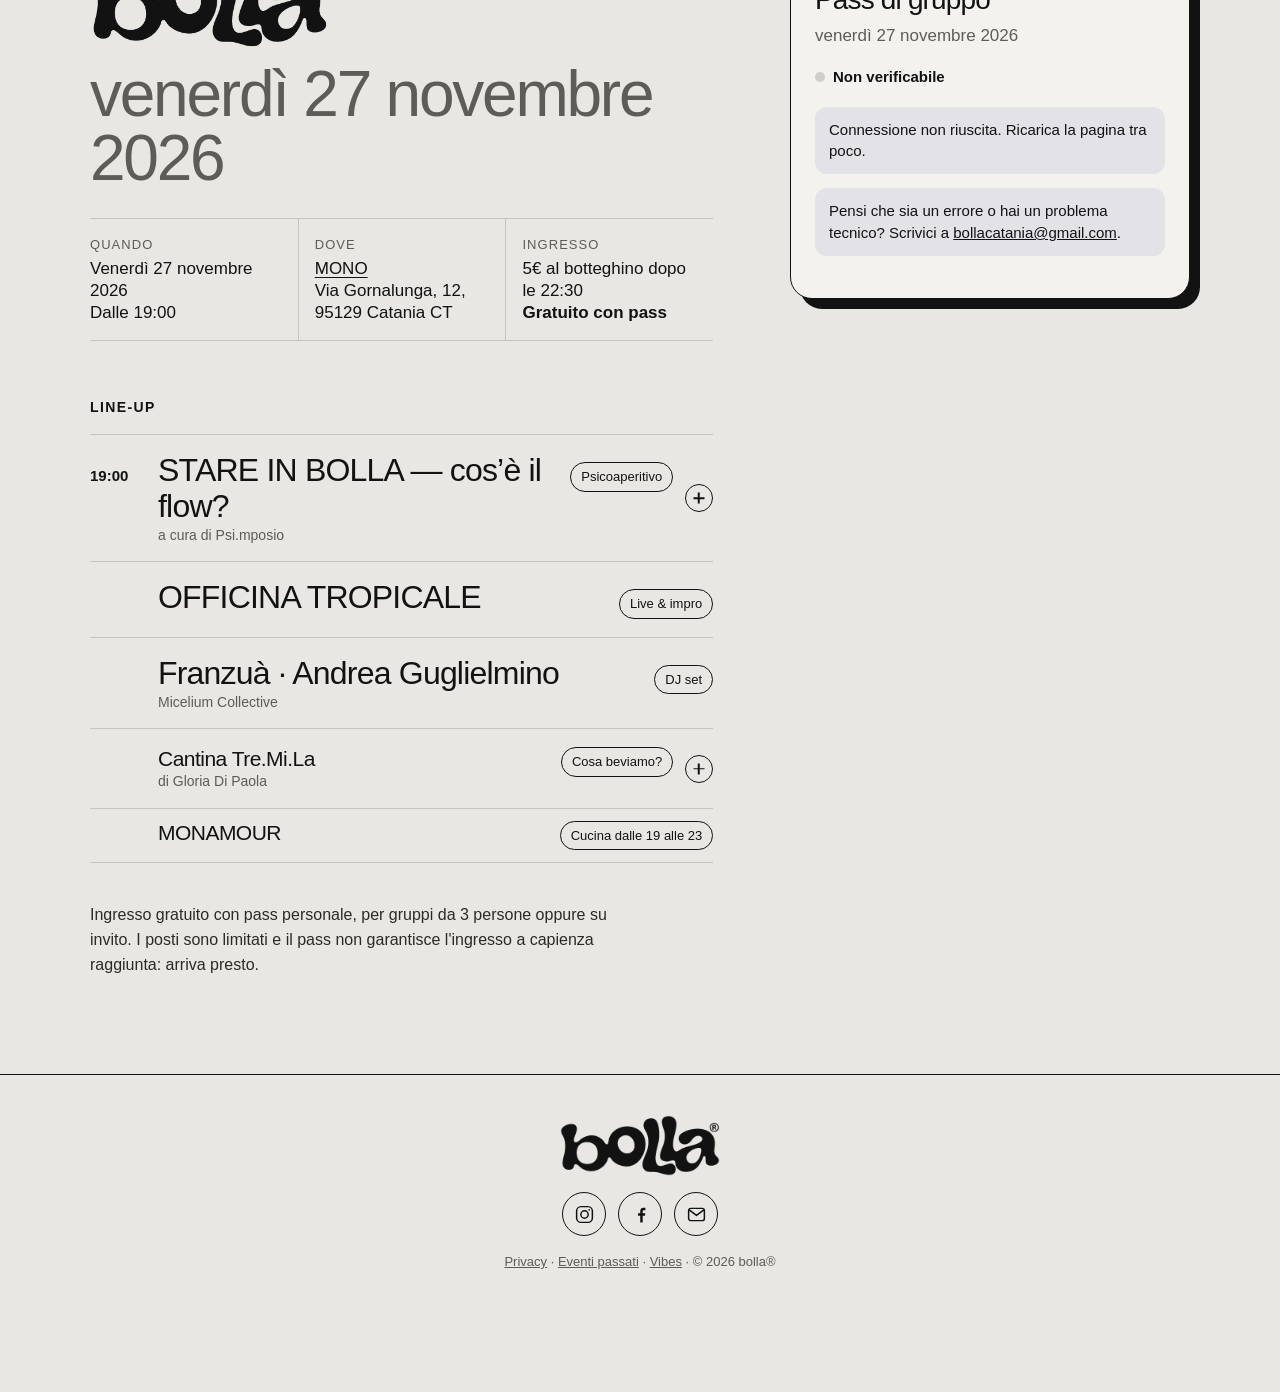
==== commit 955e1e52: "27.11: locandina con Cantina Tre.Mi.La e Tre.Mi.La nella line-up Co-Authored-By: Claude Opus 5.5 <no" ====
--- a/index.html
+++ b/index.html
@@ -17,7 +17,7 @@
   <link rel="icon" href="favicon.ico" sizes="any">
   <link rel="icon" href="assets/favicon-64.png" type="image/png" sizes="64x64">
   <link rel="apple-touch-icon" href="assets/apple-touch-icon.png">
-  <link rel="stylesheet" href="css/style.css?v=202611201500">
+  <link rel="stylesheet" href="css/style.css?v=202611231000">
 </head>
 <body>
   <header class="topbar">
@@ -146,10 +146,10 @@
 
   <a href="#prenota" class="mobile-cta btn" data-i18n>Prenota pass gratuito</a>
 
-  <script src="js/vendor/qrcode.js?v=202611201500"></script>
-  <script src="js/i18n.js?v=202611201500"></script>
-  <script src="js/config.js?v=202611201500"></script>
-  <script src="js/demo.js?v=202611201500"></script>
-  <script src="js/main.js?v=202611201500"></script>
+  <script src="js/vendor/qrcode.js?v=202611231000"></script>
+  <script src="js/i18n.js?v=202611231000"></script>
+  <script src="js/config.js?v=202611231000"></script>
+  <script src="js/demo.js?v=202611231000"></script>
+  <script src="js/main.js?v=202611231000"></script>
 </body>
 </html>
--- a/css/style.css
+++ b/css/style.css
@@ -676,3 +676,5 @@
   html { scroll-behavior: auto; }
   .hero__sfera > img, .result, .spinner, .btn.pulsa, .card.pulsa, .card.pulsa::before, .lineup__more { animation: none; }
 }
+/* conferma di prenotazione: il contributo per partecipare in evidenza */
+.done__contributo { font-weight: 700; }
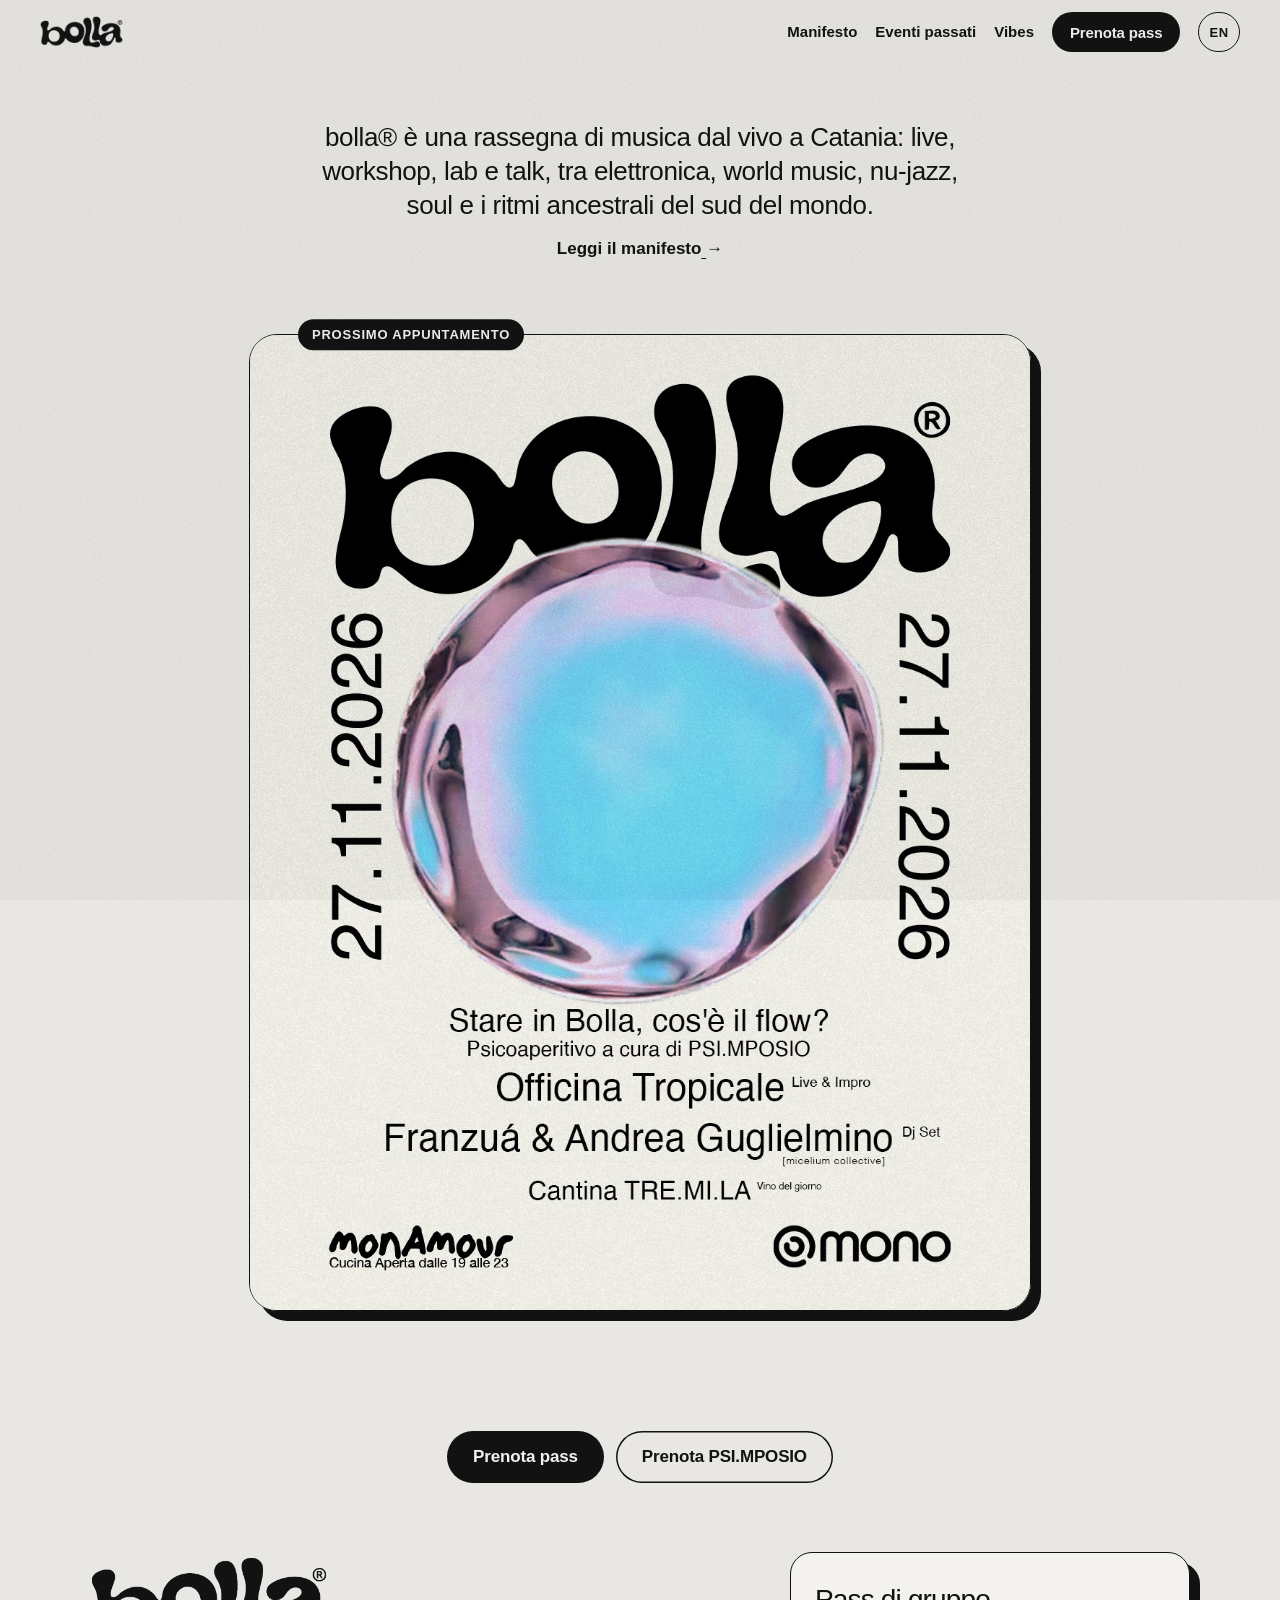
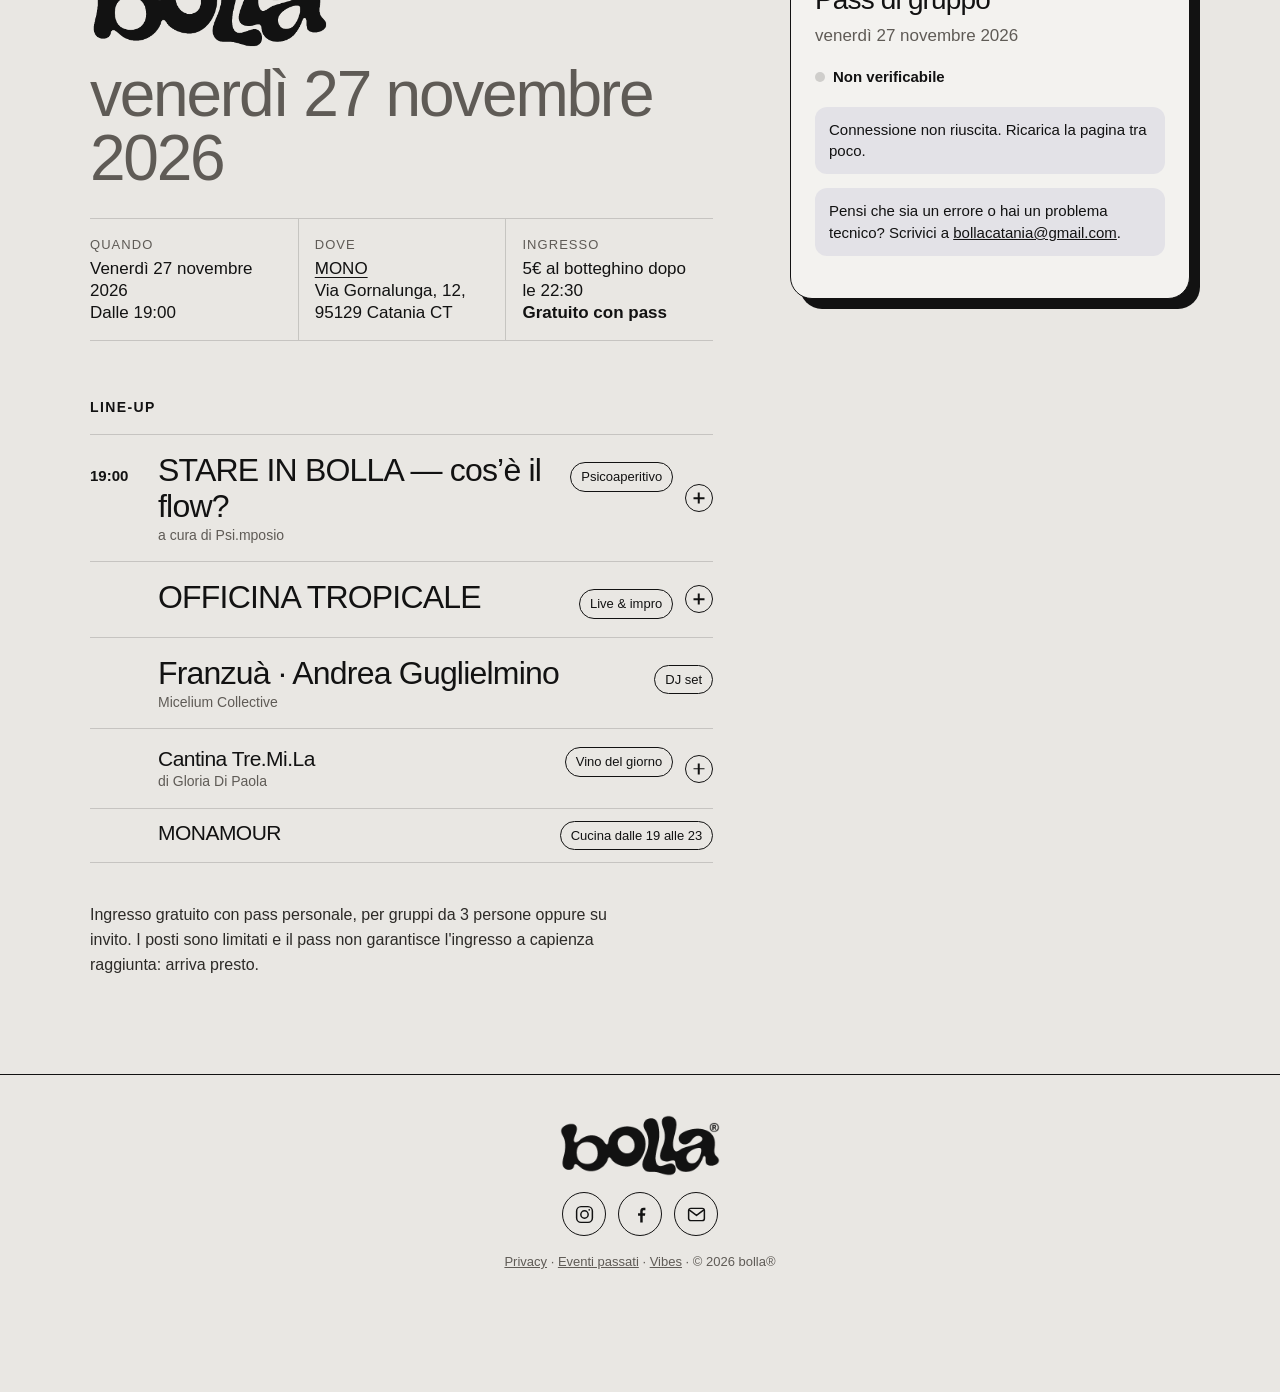
==== commit d9e37d79: "27.11: foto e bio di Officina Tropicale, locandina definitiva, Tre.Mi.La vino del giorno Co-Authored" ====
--- a/index.html
+++ b/index.html
@@ -17,7 +17,7 @@
   <link rel="icon" href="favicon.ico" sizes="any">
   <link rel="icon" href="assets/favicon-64.png" type="image/png" sizes="64x64">
   <link rel="apple-touch-icon" href="assets/apple-touch-icon.png">
-  <link rel="stylesheet" href="css/style.css?v=202611231000">
+  <link rel="stylesheet" href="css/style.css?v=202611241100">
 </head>
 <body>
   <header class="topbar">
@@ -146,10 +146,10 @@
 
   <a href="#prenota" class="mobile-cta btn" data-i18n>Prenota pass gratuito</a>
 
-  <script src="js/vendor/qrcode.js?v=202611231000"></script>
-  <script src="js/i18n.js?v=202611231000"></script>
-  <script src="js/config.js?v=202611231000"></script>
-  <script src="js/demo.js?v=202611231000"></script>
-  <script src="js/main.js?v=202611231000"></script>
+  <script src="js/vendor/qrcode.js?v=202611241100"></script>
+  <script src="js/i18n.js?v=202611241100"></script>
+  <script src="js/config.js?v=202611241100"></script>
+  <script src="js/demo.js?v=202611241100"></script>
+  <script src="js/main.js?v=202611241100"></script>
 </body>
 </html>
--- a/css/style.css
+++ b/css/style.css
@@ -388,6 +388,9 @@
 .lineup__persona { margin-top: 18px; padding-top: 14px; border-top: 1px dashed var(--line); }
 .lineup__persona-nome { font-weight: 600; margin-bottom: .3em !important; }
 .lineup__persona-nome span { font-weight: 400; color: var(--muted); }
+.lineup__persona--foto { display: grid; grid-template-columns: 128px 1fr; gap: 18px; align-items: start; }
+.lineup__persona-foto { display: block; width: 100%; height: auto; aspect-ratio: 4 / 5; object-fit: cover; border: 2px solid var(--ink); }
+@media (max-width: 480px) { .lineup__persona--foto { grid-template-columns: 96px 1fr; gap: 14px; } }
 .lineup__prenota { margin-top: 4px; }
 @keyframes apri { from { opacity: 0; transform: translateY(-6px); } to { opacity: 1; transform: none; } }
 .lineup__note { display: block; font-size: 14px; color: var(--muted); letter-spacing: 0; margin-top: 4px; }
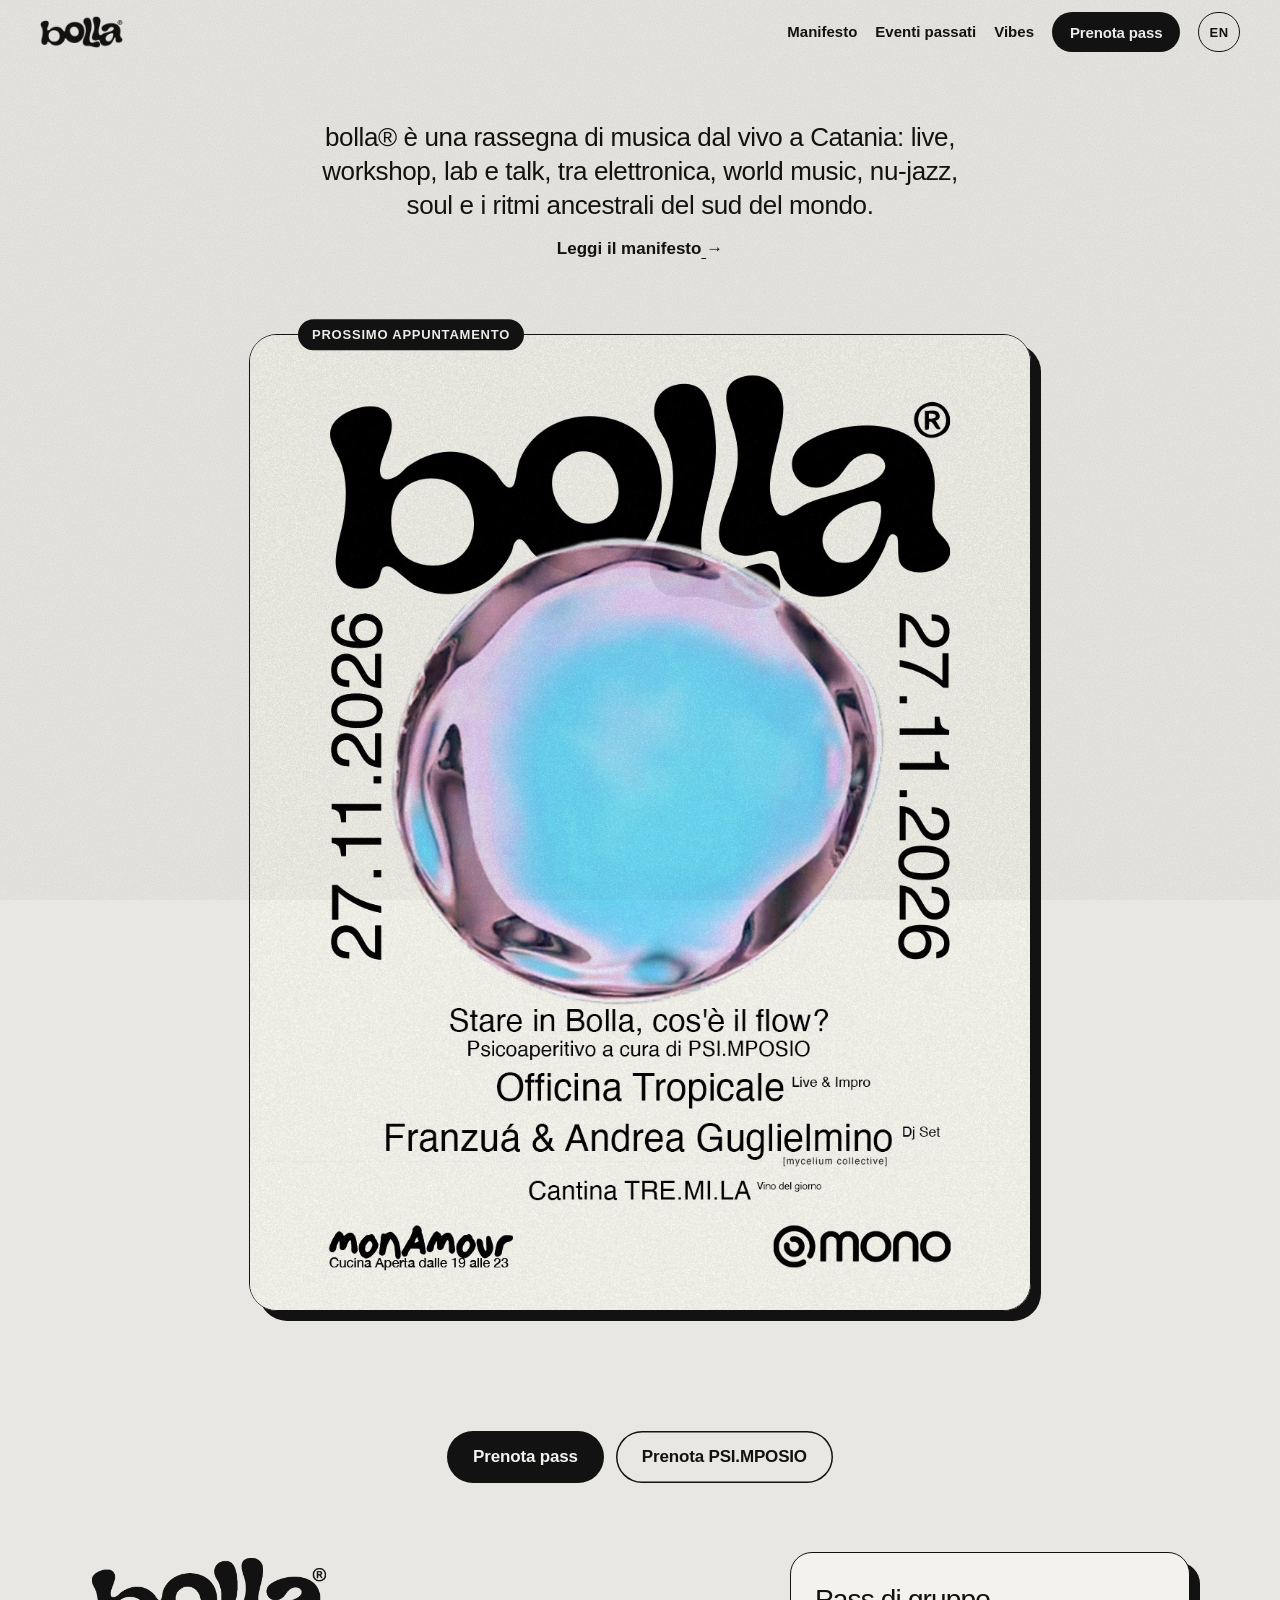
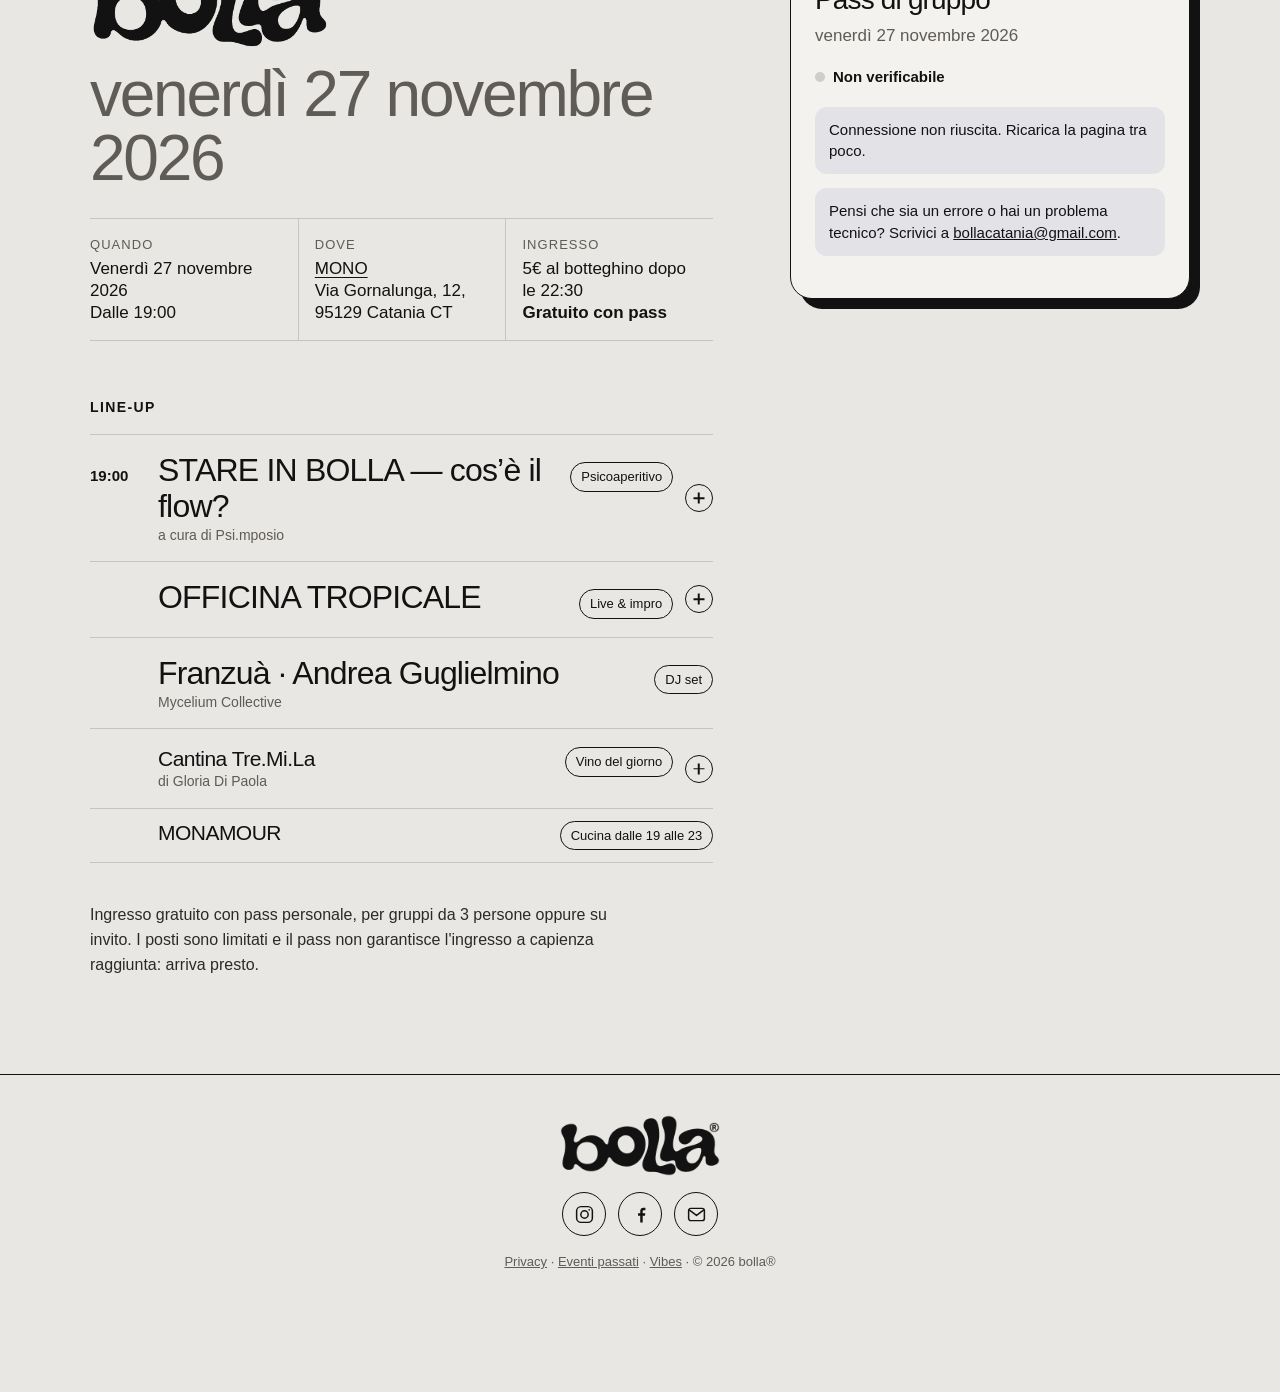
==== commit 2b0b2377: "27.11: Dario Aiello in Officina Tropicale, Mycelium Collective (anche in locandina) Co-Authored-By: " ====
--- a/index.html
+++ b/index.html
@@ -17,7 +17,7 @@
   <link rel="icon" href="favicon.ico" sizes="any">
   <link rel="icon" href="assets/favicon-64.png" type="image/png" sizes="64x64">
   <link rel="apple-touch-icon" href="assets/apple-touch-icon.png">
-  <link rel="stylesheet" href="css/style.css?v=202611241100">
+  <link rel="stylesheet" href="css/style.css?v=202611241300">
 </head>
 <body>
   <header class="topbar">
@@ -146,10 +146,10 @@
 
   <a href="#prenota" class="mobile-cta btn" data-i18n>Prenota pass gratuito</a>
 
-  <script src="js/vendor/qrcode.js?v=202611241100"></script>
-  <script src="js/i18n.js?v=202611241100"></script>
-  <script src="js/config.js?v=202611241100"></script>
-  <script src="js/demo.js?v=202611241100"></script>
-  <script src="js/main.js?v=202611241100"></script>
+  <script src="js/vendor/qrcode.js?v=202611241300"></script>
+  <script src="js/i18n.js?v=202611241300"></script>
+  <script src="js/config.js?v=202611241300"></script>
+  <script src="js/demo.js?v=202611241300"></script>
+  <script src="js/main.js?v=202611241300"></script>
 </body>
 </html>
